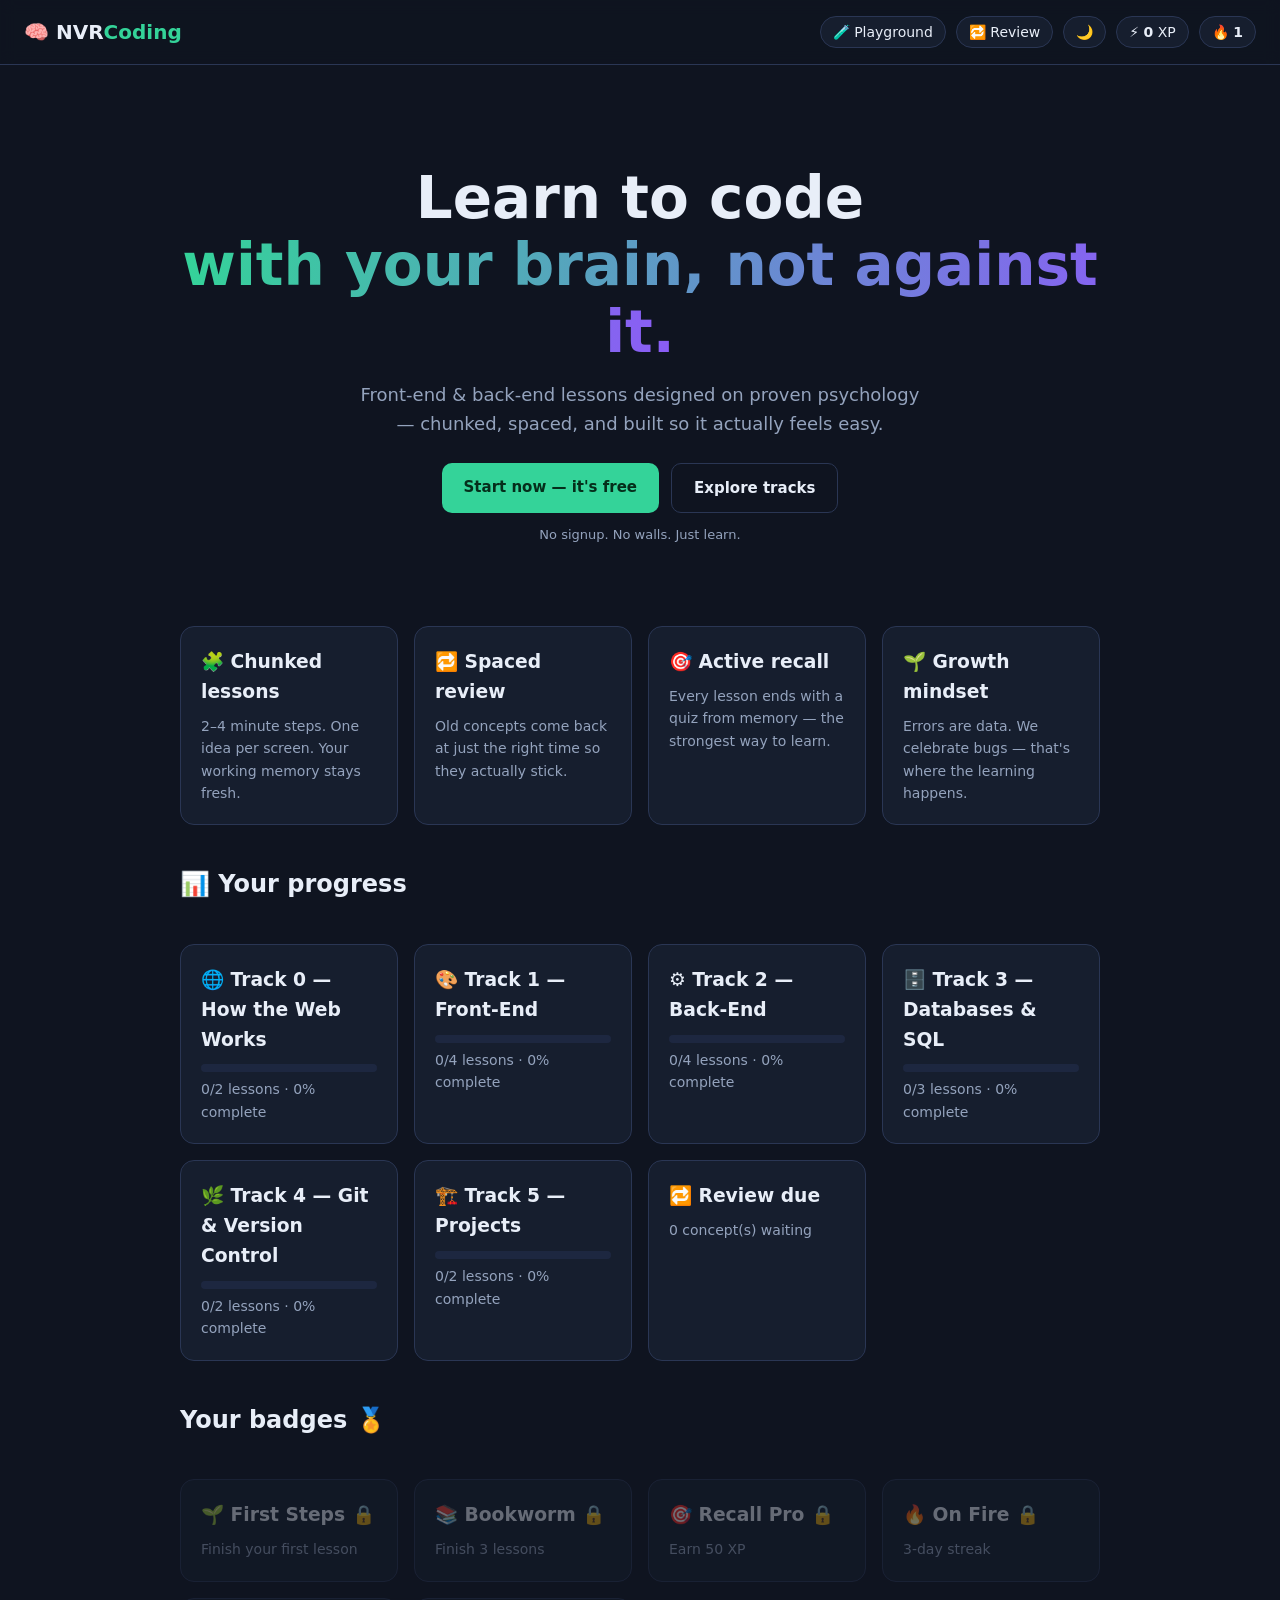
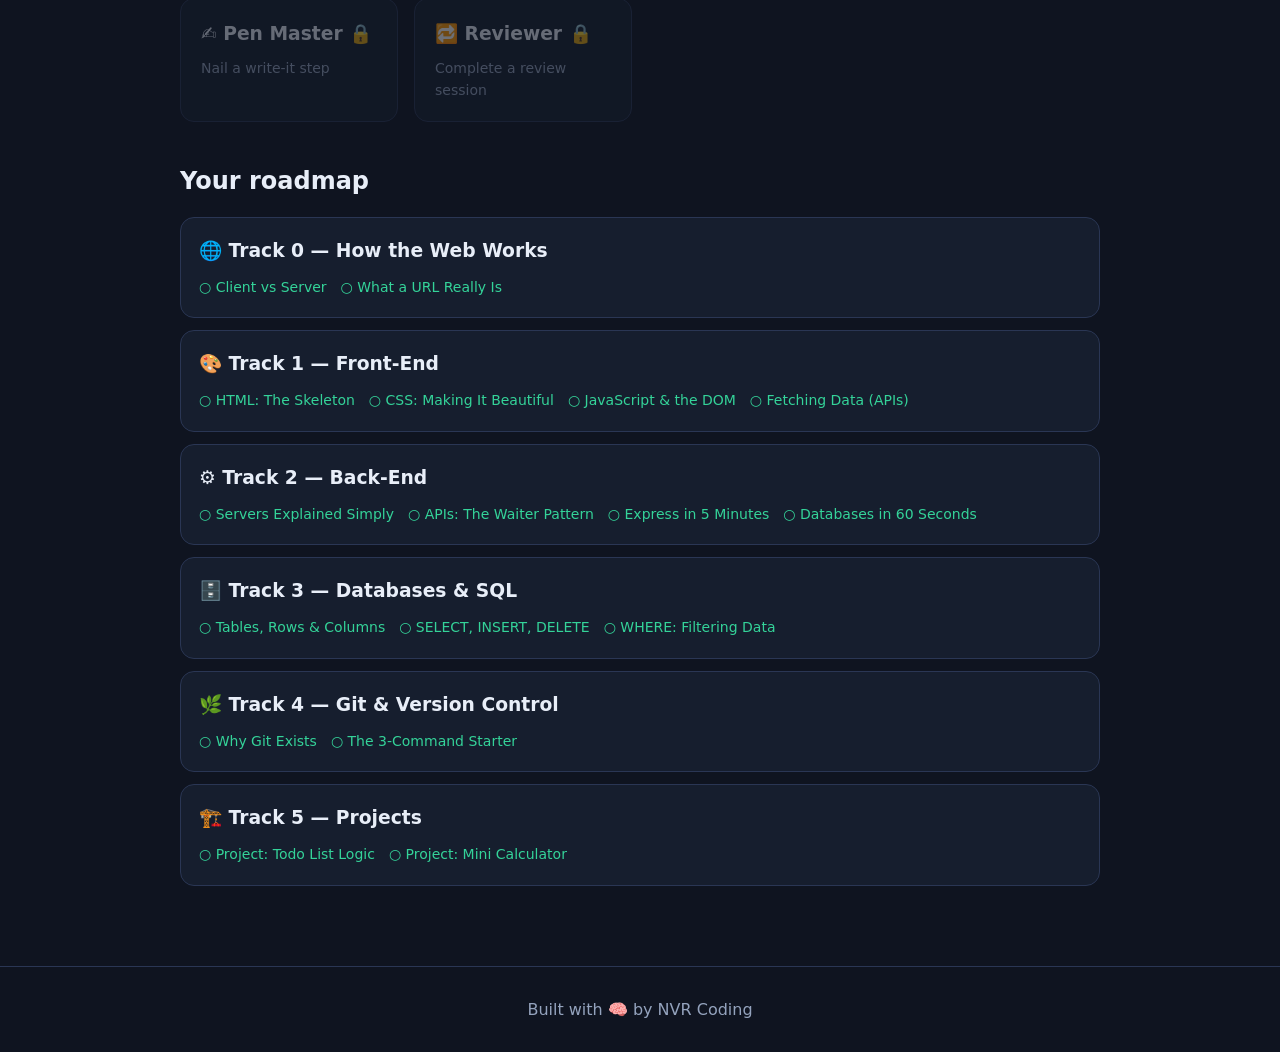
==== index.html @ 1c129841 "Initial commit: NVR Coding v1" ====
<!DOCTYPE html>
<html lang="en">
<head>
<meta charset="UTF-8">
<meta name="viewport" content="width=device-width, initial-scale=1.0">
<title>NVR Coding — Learn web dev with your brain, not against it</title>
<meta name="description" content="NVR Coding — learn front-end, back-end, SQL and Git through psychology-backed lessons: chunked steps, active recall, spaced review, and write-it exercises.">
<meta name="theme-color" content="#0f1420">
<link rel="icon" type="image/svg+xml" href="icon.svg">
<link rel="manifest" href="manifest.webmanifest">
<link rel="stylesheet" href="css/styles.css">
</head>
<body>
<header class="topbar">
  <a class="brand" href="index.html">🧠 NVR<span>Coding</span></a>
  <div class="pills">
    <a class="pill" href="playground.html" style="text-decoration:none;color:inherit">🧪 Playground</a>
    <a class="pill" href="review.html" style="text-decoration:none;color:inherit">🔁 Review</a>
    <button class="pill" id="themeBtn" style="cursor:pointer">🌙</button><span class="pill">⚡ <b id="xpPill">0</b> XP</span>
    <span class="pill">🔥 <b id="streakPill">0</b></span>
  </div>
</header>

<main>
  <section class="hero">
    <h1>Learn to code<br><span class="grad">with your brain, not against it.</span></h1>
    <p class="sub">Front-end & back-end lessons designed on proven psychology — chunked, spaced, and built so it actually feels easy.</p>
    <div class="cta-row">
      <a class="btn primary" href="lesson.html?lesson=t0l1">Start now — it's free</a>
      <a class="btn ghost" href="#tracks">Explore tracks</a>
    </div>
    <p class="tiny">No signup. No walls. Just learn.</p>
  </section>

  <section class="cards">
    <div class="card"><h3>🧩 Chunked lessons</h3><p>2–4 minute steps. One idea per screen. Your working memory stays fresh.</p></div>
    <div class="card"><h3>🔁 Spaced review</h3><p>Old concepts come back at just the right time so they actually stick.</p></div>
    <div class="card"><h3>🎯 Active recall</h3><p>Every lesson ends with a quiz from memory — the strongest way to learn.</p></div>
    <div class="card"><h3>🌱 Growth mindset</h3><p>Errors are data. We celebrate bugs — that's where the learning happens.</p></div>
  </section>

  <section class="tracks">
    <h2>📊 Your progress</h2>
    <div id="progressSection" class="cards"></div>
  </section>

  <section class="tracks" id="badgesSection">
    <h2>Your badges 🏅</h2>
    <div id="badges" class="cards"></div>
  </section>

  <section id="tracks" class="tracks">
    <h2>Your roadmap</h2>
    <div id="trackList" class="track-list"></div>
  </section>
</main>

<footer>Built with 🧠 by NVR Coding</footer>
<script src="data/lessons.js"></script>
<script src="js/celebrate.js"></script>
<script src="js/app.js"></script>
</body>
</html>
---- css/styles.css ----
:root{
  --bg:#0f1420; --surface:#161e2e; --surface2:#1d2740; --border:#2a3654;
  --text:#e8eef8; --muted:#94a3bd; --accent:#34d399; --accent2:#8b5cf6;
  --radius:14px;
}
[data-theme="light"]{
  --bg:#f4f6fb; --surface:#ffffff; --surface2:#eceff7; --border:#d9dfeb;
  --text:#1c2536; --muted:#5a6983;
}
*{box-sizing:border-box;margin:0;padding:0}
body{background:var(--bg);color:var(--text);font-family:'Segoe UI',system-ui,sans-serif;line-height:1.6}
.topbar{display:flex;justify-content:space-between;align-items:center;padding:16px 24px;border-bottom:1px solid var(--border);position:sticky;top:0;background:rgba(15,20,32,.9);backdrop-filter:blur(8px);z-index:5}
.brand{font-weight:800;font-size:20px;color:var(--text);text-decoration:none}
.brand span{color:var(--accent)}
.pills{display:flex;gap:10px}
.pill{background:var(--surface);border:1px solid var(--border);border-radius:999px;padding:4px 12px;font-size:14px}
main{max-width:960px;margin:0 auto;padding:40px 20px}
.hero{text-align:center;padding:60px 0 40px}
.hero h1{font-size:clamp(34px,6vw,58px);line-height:1.15}
.grad{background:linear-gradient(90deg,var(--accent),var(--accent2));-webkit-background-clip:text;background-clip:text;color:transparent}
.sub{color:var(--muted);max-width:560px;margin:16px auto 24px;font-size:18px}
.cta-row{display:flex;gap:12px;justify-content:center;flex-wrap:wrap}
.btn{display:inline-block;border:none;border-radius:10px;padding:12px 22px;font-weight:700;font-size:15px;cursor:pointer;text-decoration:none;color:var(--text)}
.btn.primary{background:var(--accent);color:#052e1b}
.btn.primary:hover{filter:brightness(1.1)}
.btn.ghost{background:transparent;border:1px solid var(--border)}
.tiny{color:var(--muted);font-size:13px;margin-top:12px}
.cards{display:grid;grid-template-columns:repeat(auto-fit,minmax(200px,1fr));gap:16px;margin:40px 0}
.card{background:var(--surface);border:1px solid var(--border);border-radius:var(--radius);padding:20px}
.card h3{margin-bottom:8px}
.card p{color:var(--muted);font-size:14px}
.tracks h2{margin-bottom:16px}
.track-list{display:grid;gap:12px}
.track{background:var(--surface);border:1px solid var(--border);border-radius:var(--radius);padding:18px}
.track h3{margin-bottom:8px}
.track a{color:var(--accent);text-decoration:none;font-size:14px;margin-right:14px}
footer{text-align:center;color:var(--muted);padding:30px;border-top:1px solid var(--border);margin-top:40px}

/* Lesson player */
.lesson-shell{max-width:720px}
.progress{height:8px;background:var(--surface2);border-radius:999px;overflow:hidden;margin-bottom:8px}
#progressBar{height:100%;width:0%;background:linear-gradient(90deg,var(--accent),var(--accent2));transition:width .3s}
.lesson-card{background:var(--surface);border:1px solid var(--border);border-radius:var(--radius);padding:28px;min-height:300px}
.lesson-card h2{margin-bottom:14px}
.lesson-card p{color:#c8d3e6;margin-bottom:14px}
.analogy{background:var(--surface2);border-left:3px solid var(--accent2);padding:12px 16px;border-radius:8px;margin:16px 0;color:#d9d2f5}
.code-editor{width:100%;min-height:160px;background:#0b1020;border:1px solid var(--border);border-radius:10px;color:#a5f3d0;font-family:Consolas,monospace;font-size:14px;padding:14px;margin:14px 0}
.console{background:#0b1020;border:1px solid var(--border);border-radius:10px;padding:12px 14px;font-family:Consolas,monospace;font-size:13px;color:#e8eef8;min-height:44px;white-space:pre-wrap}
.quiz-opt{display:block;width:100%;text-align:left;background:var(--surface2);border:1px solid var(--border);border-radius:10px;color:var(--text);padding:12px 16px;margin:8px 0;cursor:pointer}
.quiz-opt:hover{border-color:var(--accent)}
.quiz-opt.correct{border-color:var(--accent);background:rgba(52,211,153,.12)}
.quiz-opt.wrong{border-color:#f87171;background:rgba(248,113,113,.08)}
.feedback{margin-top:10px;font-size:14px}
.feedback.ok{color:var(--accent)}
.feedback.err{color:#f87171}
.nav-row{display:flex;justify-content:space-between;margin-top:20px}
@media (prefers-reduced-motion:reduce){*{transition:none!important}}
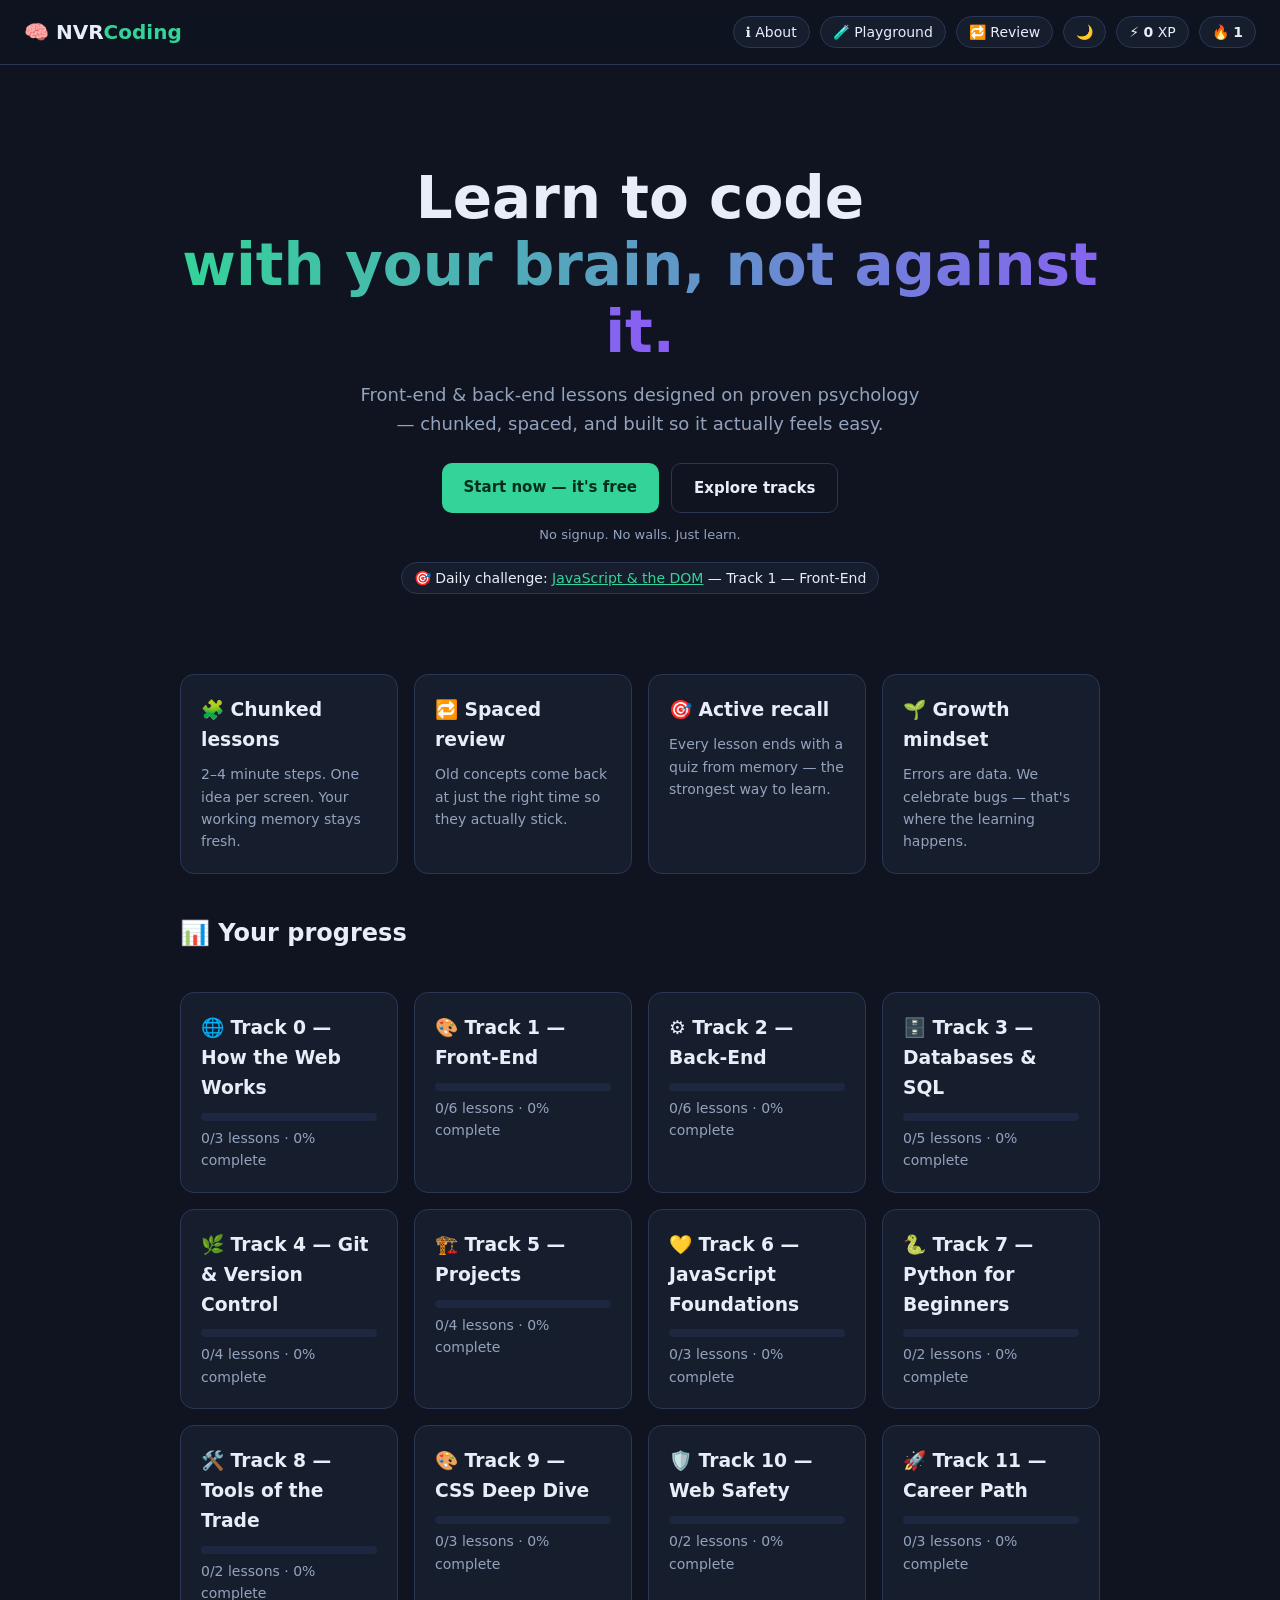
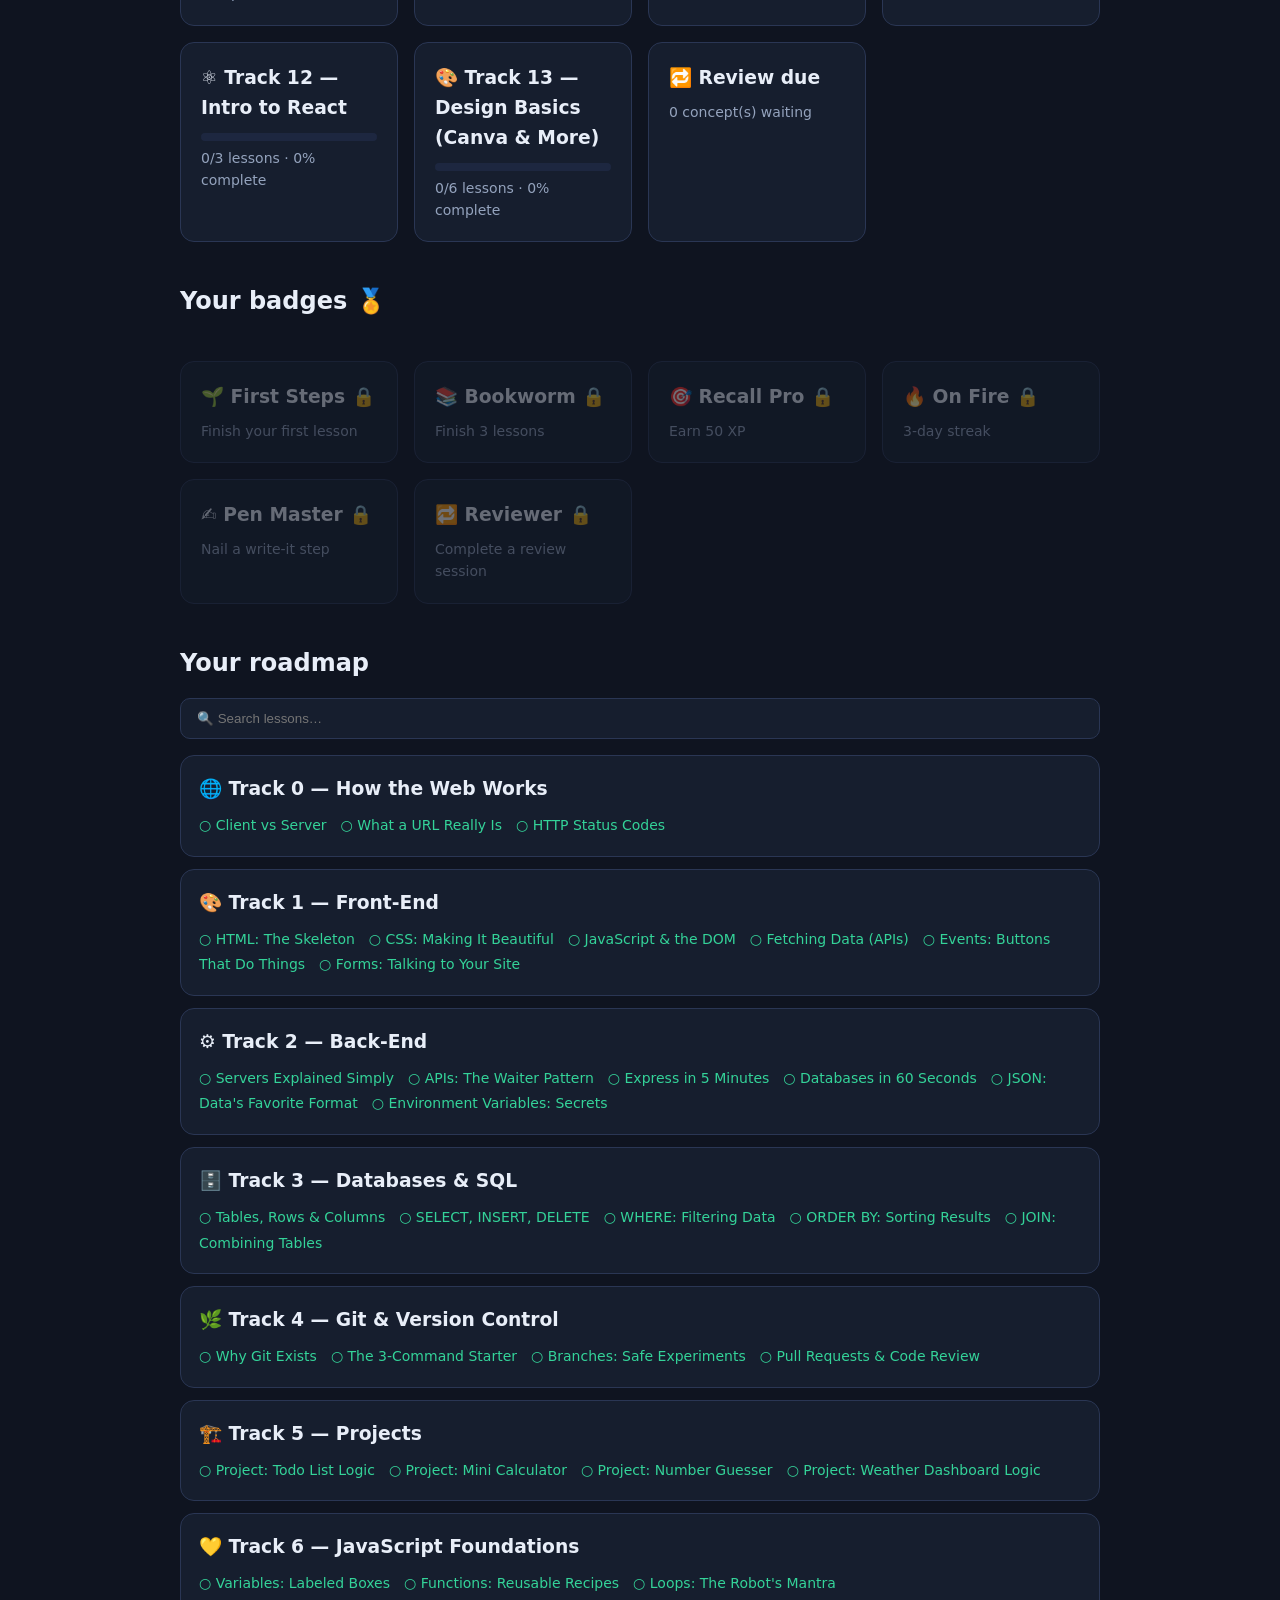
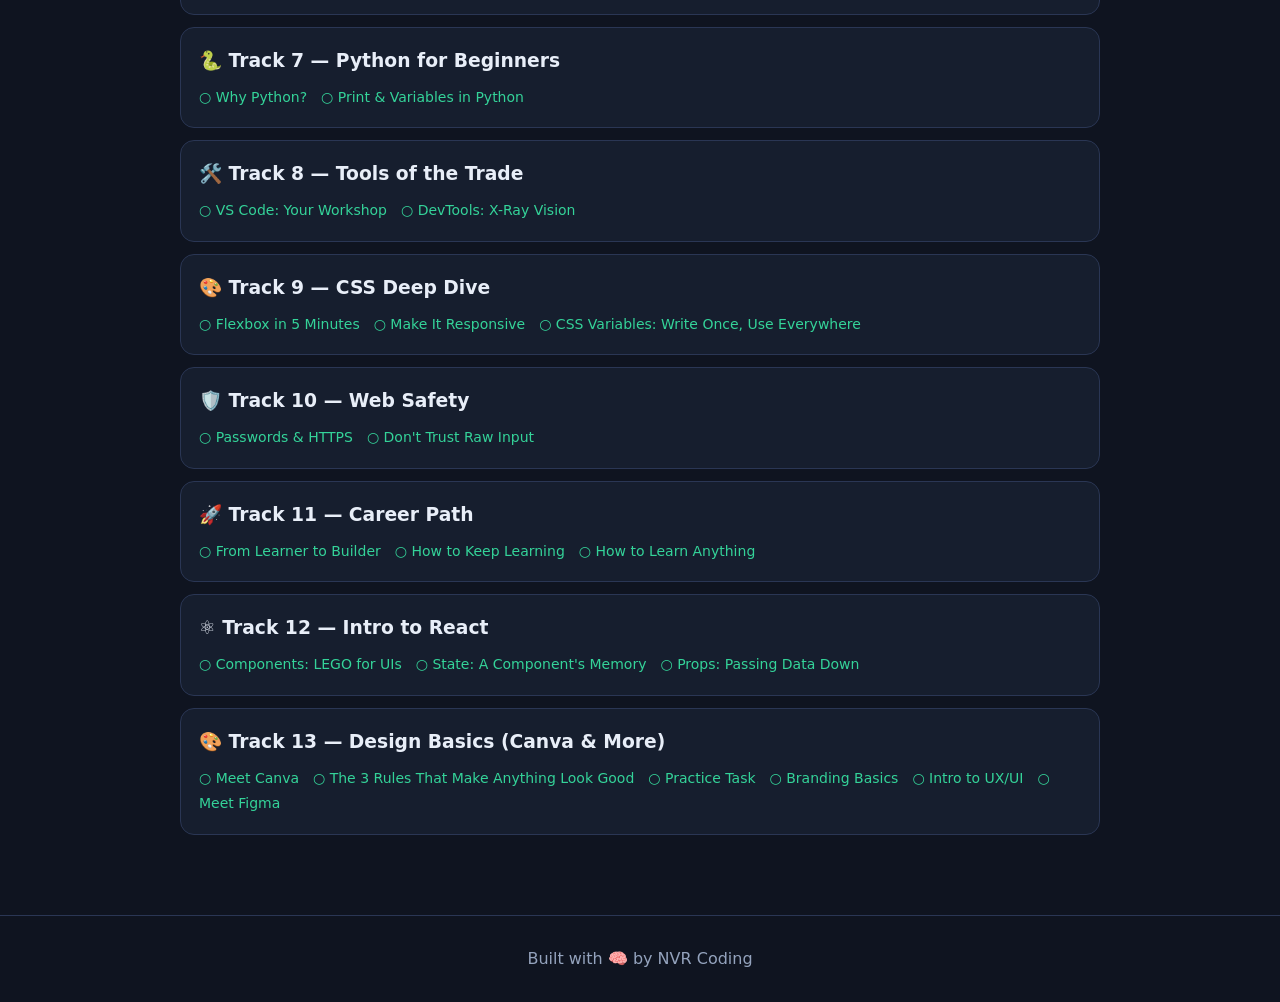
==== commit 5c96856c: "Search, daily challenge, about page, content validator" ====
--- a/index.html
+++ b/index.html
@@ -14,6 +14,7 @@
 <header class="topbar">
   <a class="brand" href="index.html">🧠 NVR<span>Coding</span></a>
   <div class="pills">
+    <a class="pill" href="about.html" style="text-decoration:none;color:inherit">ℹ️ About</a>
     <a class="pill" href="playground.html" style="text-decoration:none;color:inherit">🧪 Playground</a>
     <a class="pill" href="review.html" style="text-decoration:none;color:inherit">🔁 Review</a>
     <button class="pill" id="themeBtn" style="cursor:pointer">🌙</button><span class="pill">⚡ <b id="xpPill">0</b> XP</span>
@@ -30,6 +31,7 @@
       <a class="btn ghost" href="#tracks">Explore tracks</a>
     </div>
     <p class="tiny">No signup. No walls. Just learn.</p>
+    <p id="dailyChallenge" class="pill" style="display:inline-block;margin-top:16px">🎯 Daily challenge loading…</p>
   </section>
 
   <section class="cards">
@@ -49,8 +51,9 @@
     <div id="badges" class="cards"></div>
   </section>
 
-  <section id="tracks" class="tracks">
+  <section class="tracks">
     <h2>Your roadmap</h2>
+    <input id="search" placeholder="🔍 Search lessons…" style="width:100%;padding:12px 16px;border-radius:10px;border:1px solid var(--border);background:var(--surface);color:var(--text);margin-bottom:16px">
     <div id="trackList" class="track-list"></div>
   </section>
 </main>
--- a/css/styles.css
+++ b/css/styles.css
@@ -55,3 +55,8 @@
 .feedback.err{color:#f87171}
 .nav-row{display:flex;justify-content:space-between;margin-top:20px}
 @media (prefers-reduced-motion:reduce){*{transition:none!important}}
+@media print{
+  body{background:#fff;color:#000}
+  .topbar,.btn,.nav-row,#themeBtn{display:none!important}
+  .lesson-card{border:none}
+}
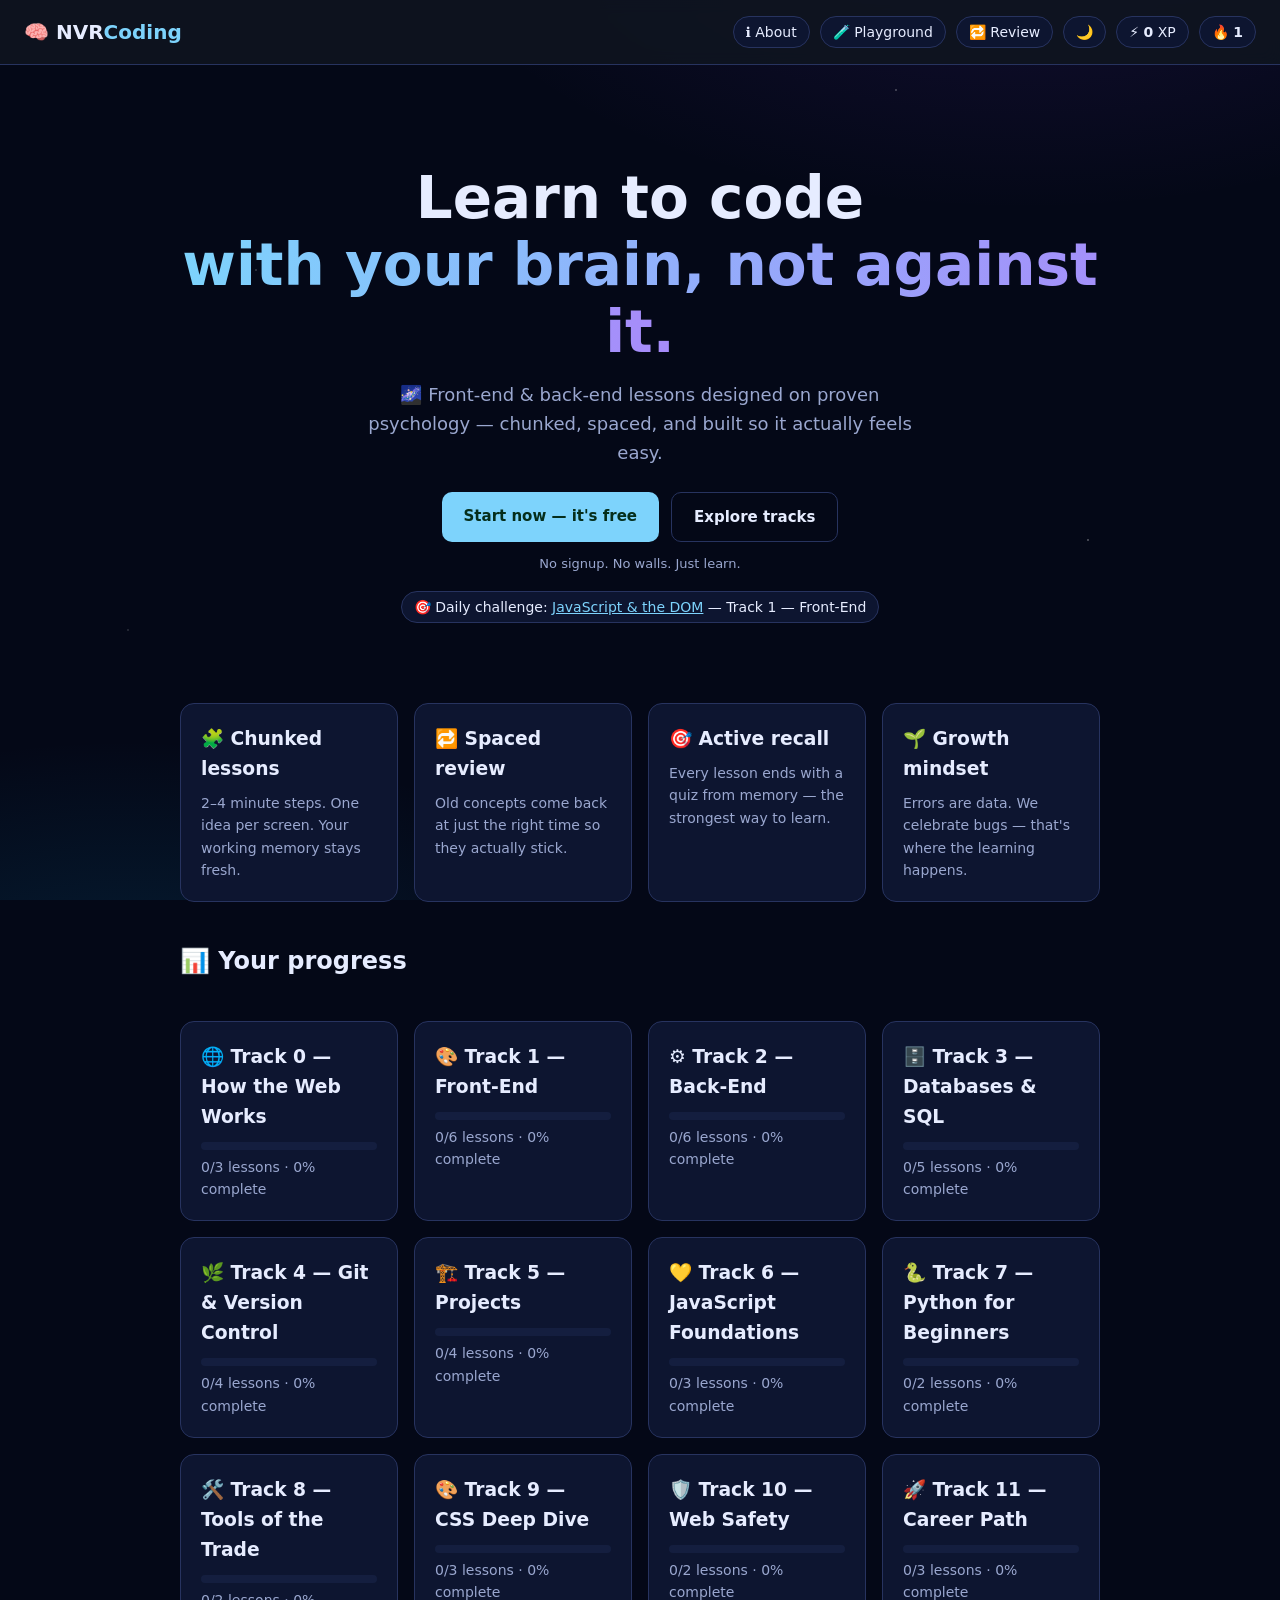
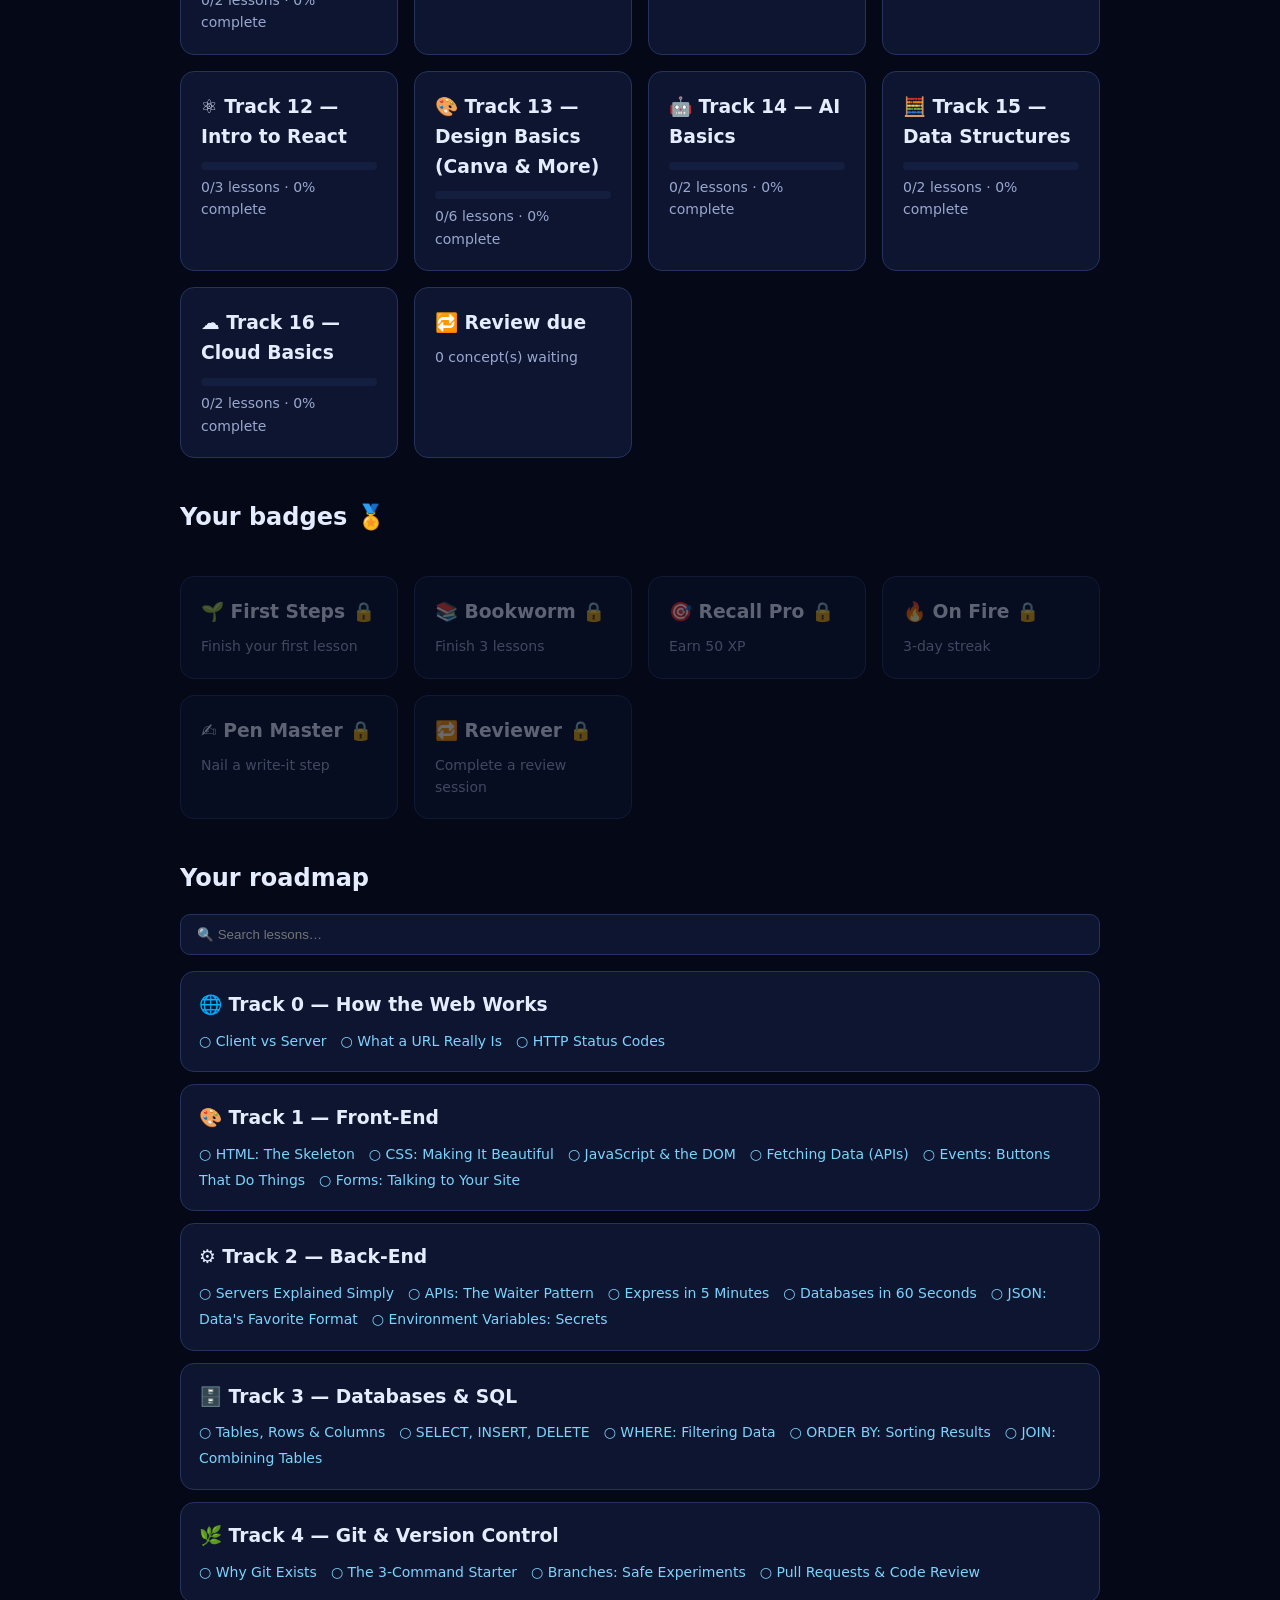
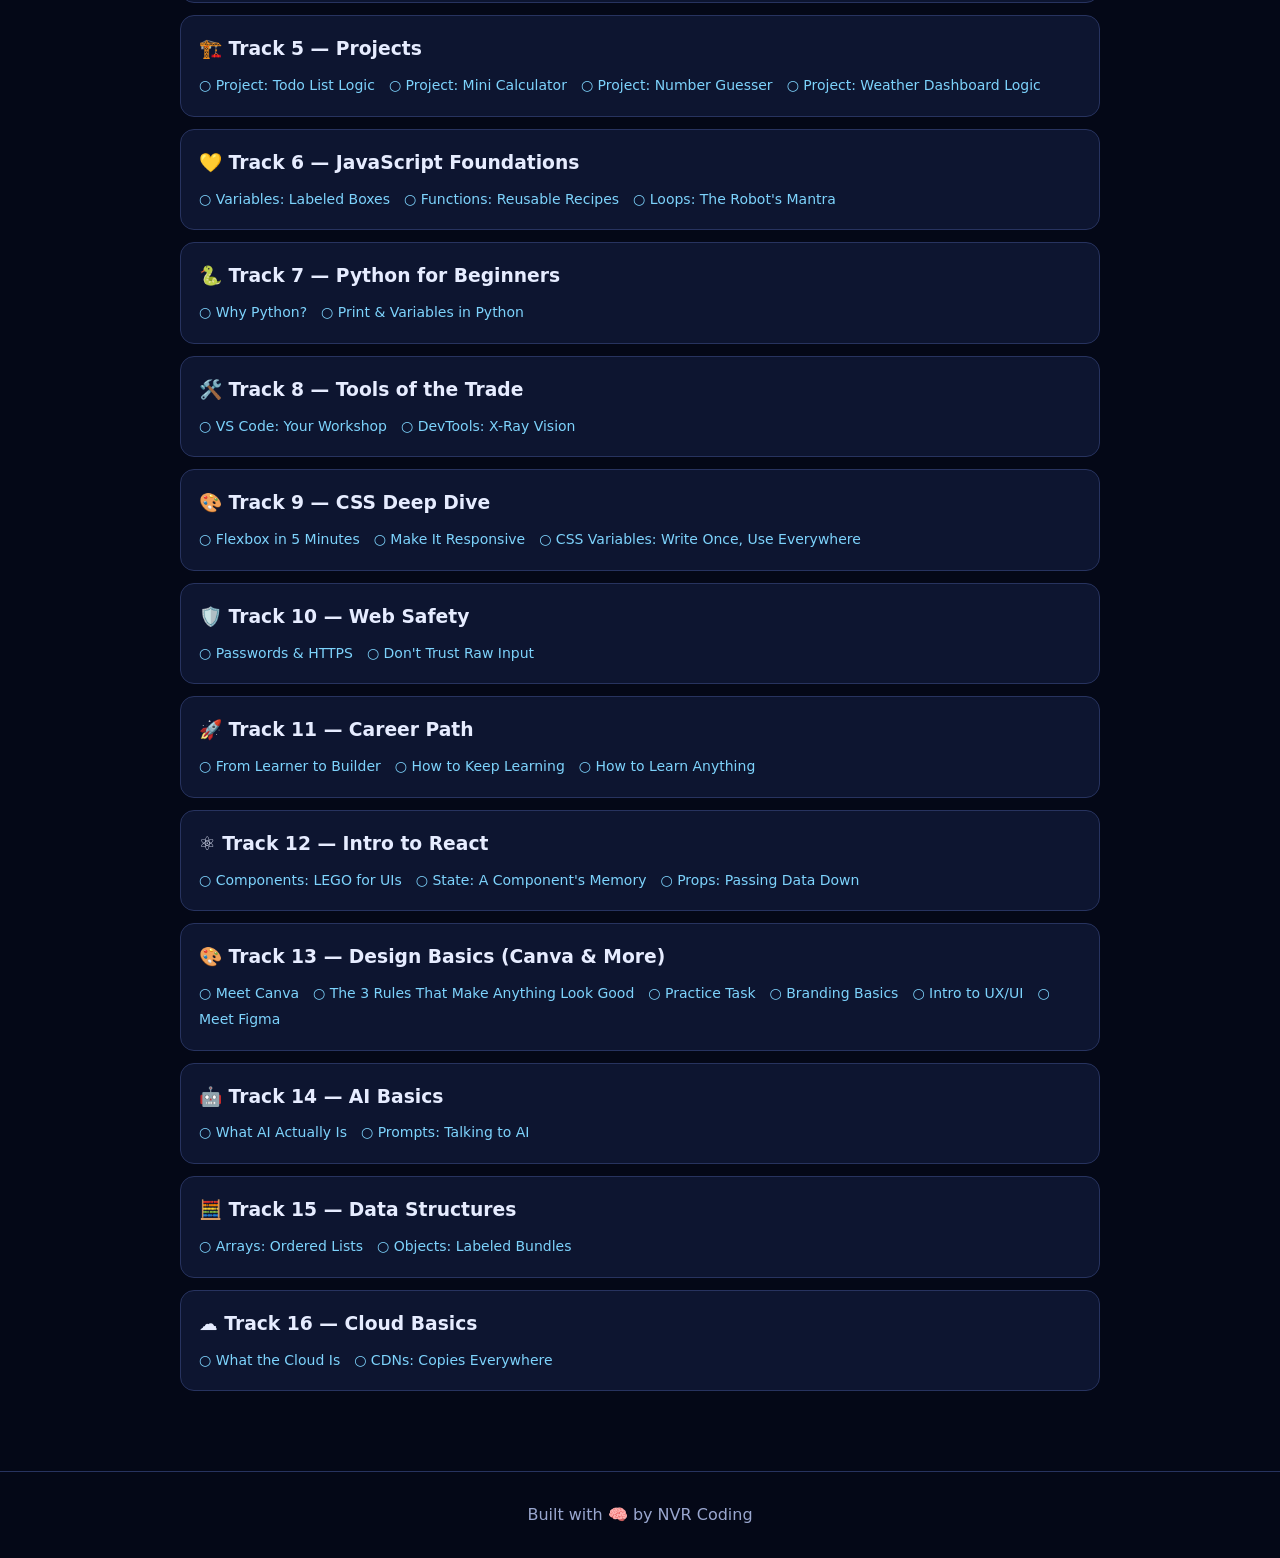
==== commit 17bcef2d: "Add AI/DataStructures/Cloud tracks, space theme, playground syntax colors + templates" ====
--- a/index.html
+++ b/index.html
@@ -25,7 +25,7 @@
 <main>
   <section class="hero">
     <h1>Learn to code<br><span class="grad">with your brain, not against it.</span></h1>
-    <p class="sub">Front-end & back-end lessons designed on proven psychology — chunked, spaced, and built so it actually feels easy.</p>
+    <p class="sub">🌌 Front-end & back-end lessons designed on proven psychology — chunked, spaced, and built so it actually feels easy.</p>
     <div class="cta-row">
       <a class="btn primary" href="lesson.html?lesson=t0l1">Start now — it's free</a>
       <a class="btn ghost" href="#tracks">Explore tracks</a>
--- a/css/styles.css
+++ b/css/styles.css
@@ -1,6 +1,6 @@
 :root{
-  --bg:#0f1420; --surface:#161e2e; --surface2:#1d2740; --border:#2a3654;
-  --text:#e8eef8; --muted:#94a3bd; --accent:#34d399; --accent2:#8b5cf6;
+  --bg:#040817; --surface:#0d1530; --surface2:#141e3f; --border:#27335f;
+  --text:#e6ecff; --muted:#9aa7cf; --accent:#7dd3fc; --accent2:#a78bfa;
   --radius:14px;
 }
 [data-theme="light"]{
@@ -8,7 +8,17 @@
   --text:#1c2536; --muted:#5a6983;
 }
 *{box-sizing:border-box;margin:0;padding:0}
-body{background:var(--bg);color:var(--text);font-family:'Segoe UI',system-ui,sans-serif;line-height:1.6}
+body{background:var(--bg);color:var(--text);font-family:'Segoe UI',system-ui,sans-serif;line-height:1.6;
+  background-image:
+    radial-gradient(1px 1px at 20% 30%, #ffffff88, transparent),
+    radial-gradient(1.5px 1.5px at 70% 10%, #ffffff66, transparent),
+    radial-gradient(1px 1px at 40% 80%, #ffffff55, transparent),
+    radial-gradient(1.5px 1.5px at 85% 60%, #ffffff77, transparent),
+    radial-gradient(1px 1px at 10% 70%, #ffffff66, transparent),
+    radial-gradient(600px 300px at 80% -10%, #7c3aed22, transparent),
+    radial-gradient(500px 250px at 10% 110%, #0ea5e922, transparent);
+  background-attachment: fixed;
+}
 .topbar{display:flex;justify-content:space-between;align-items:center;padding:16px 24px;border-bottom:1px solid var(--border);position:sticky;top:0;background:rgba(15,20,32,.9);backdrop-filter:blur(8px);z-index:5}
 .brand{font-weight:800;font-size:20px;color:var(--text);text-decoration:none}
 .brand span{color:var(--accent)}
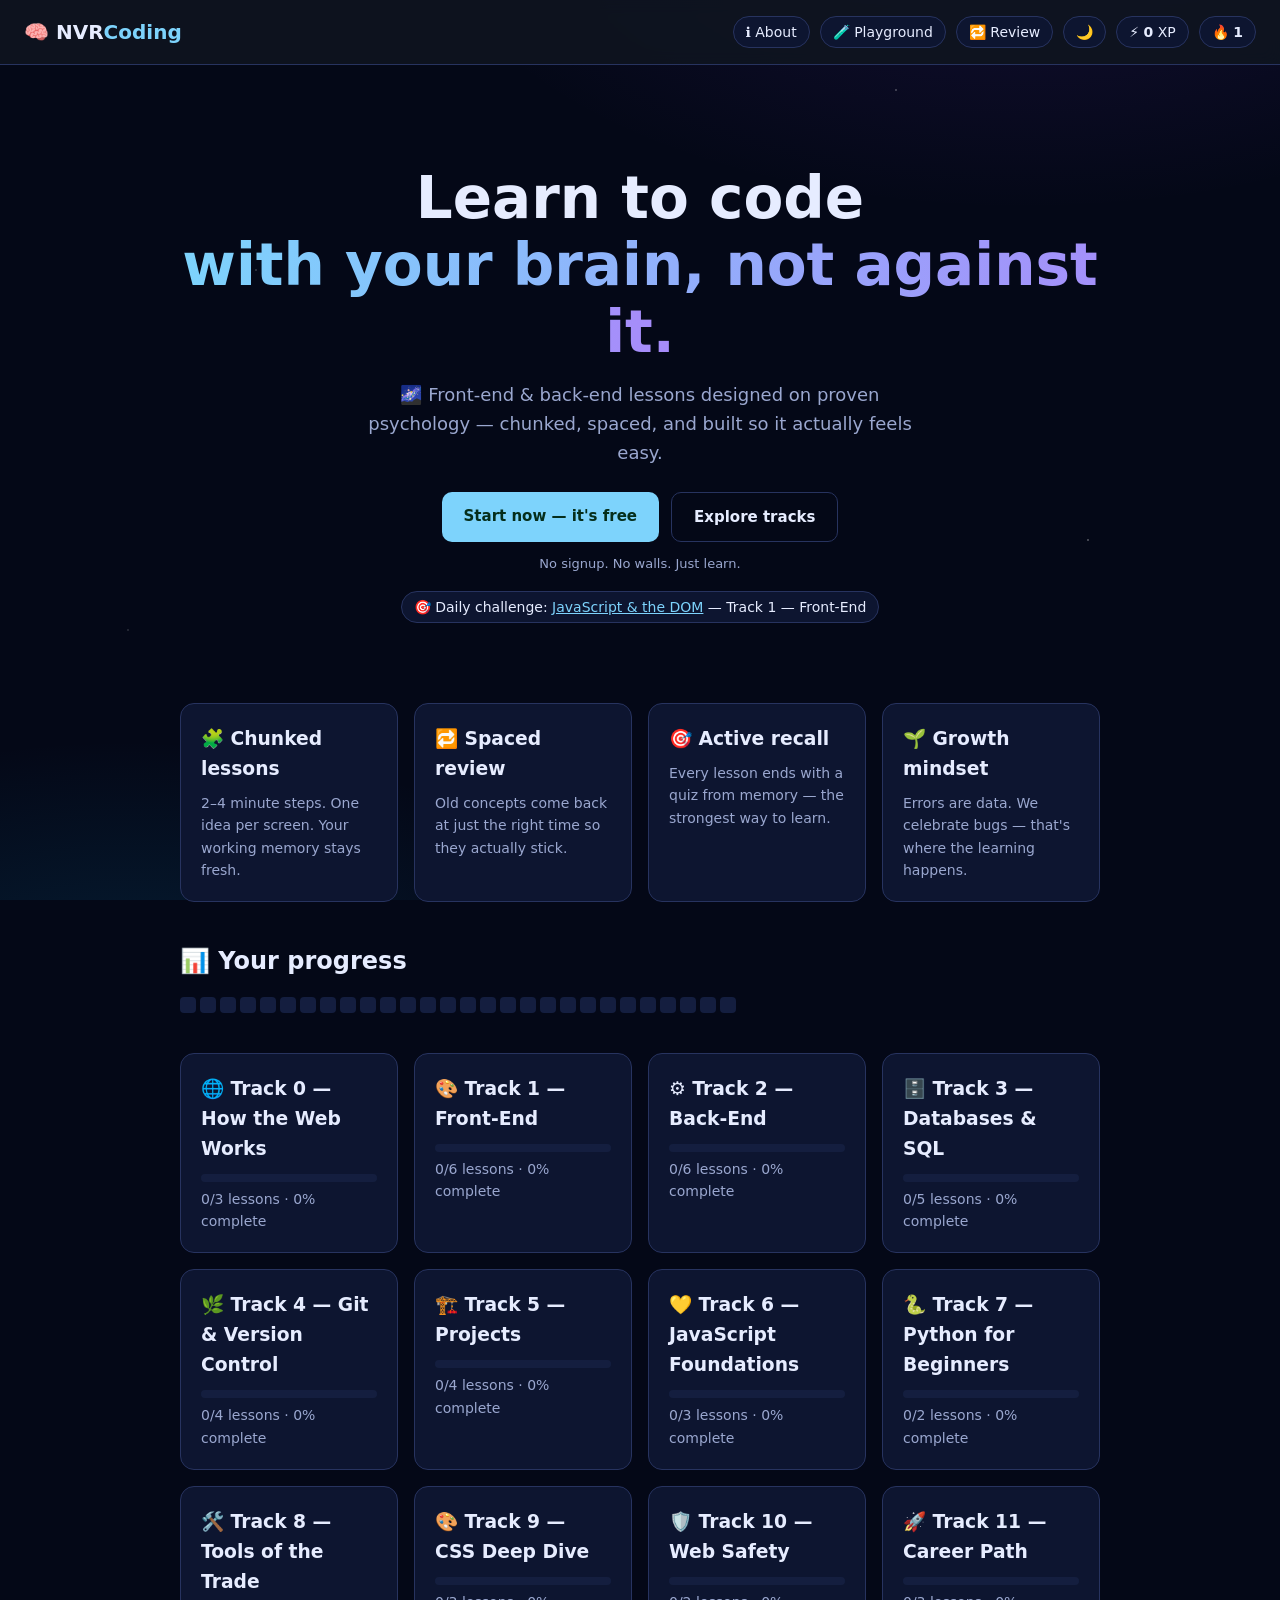
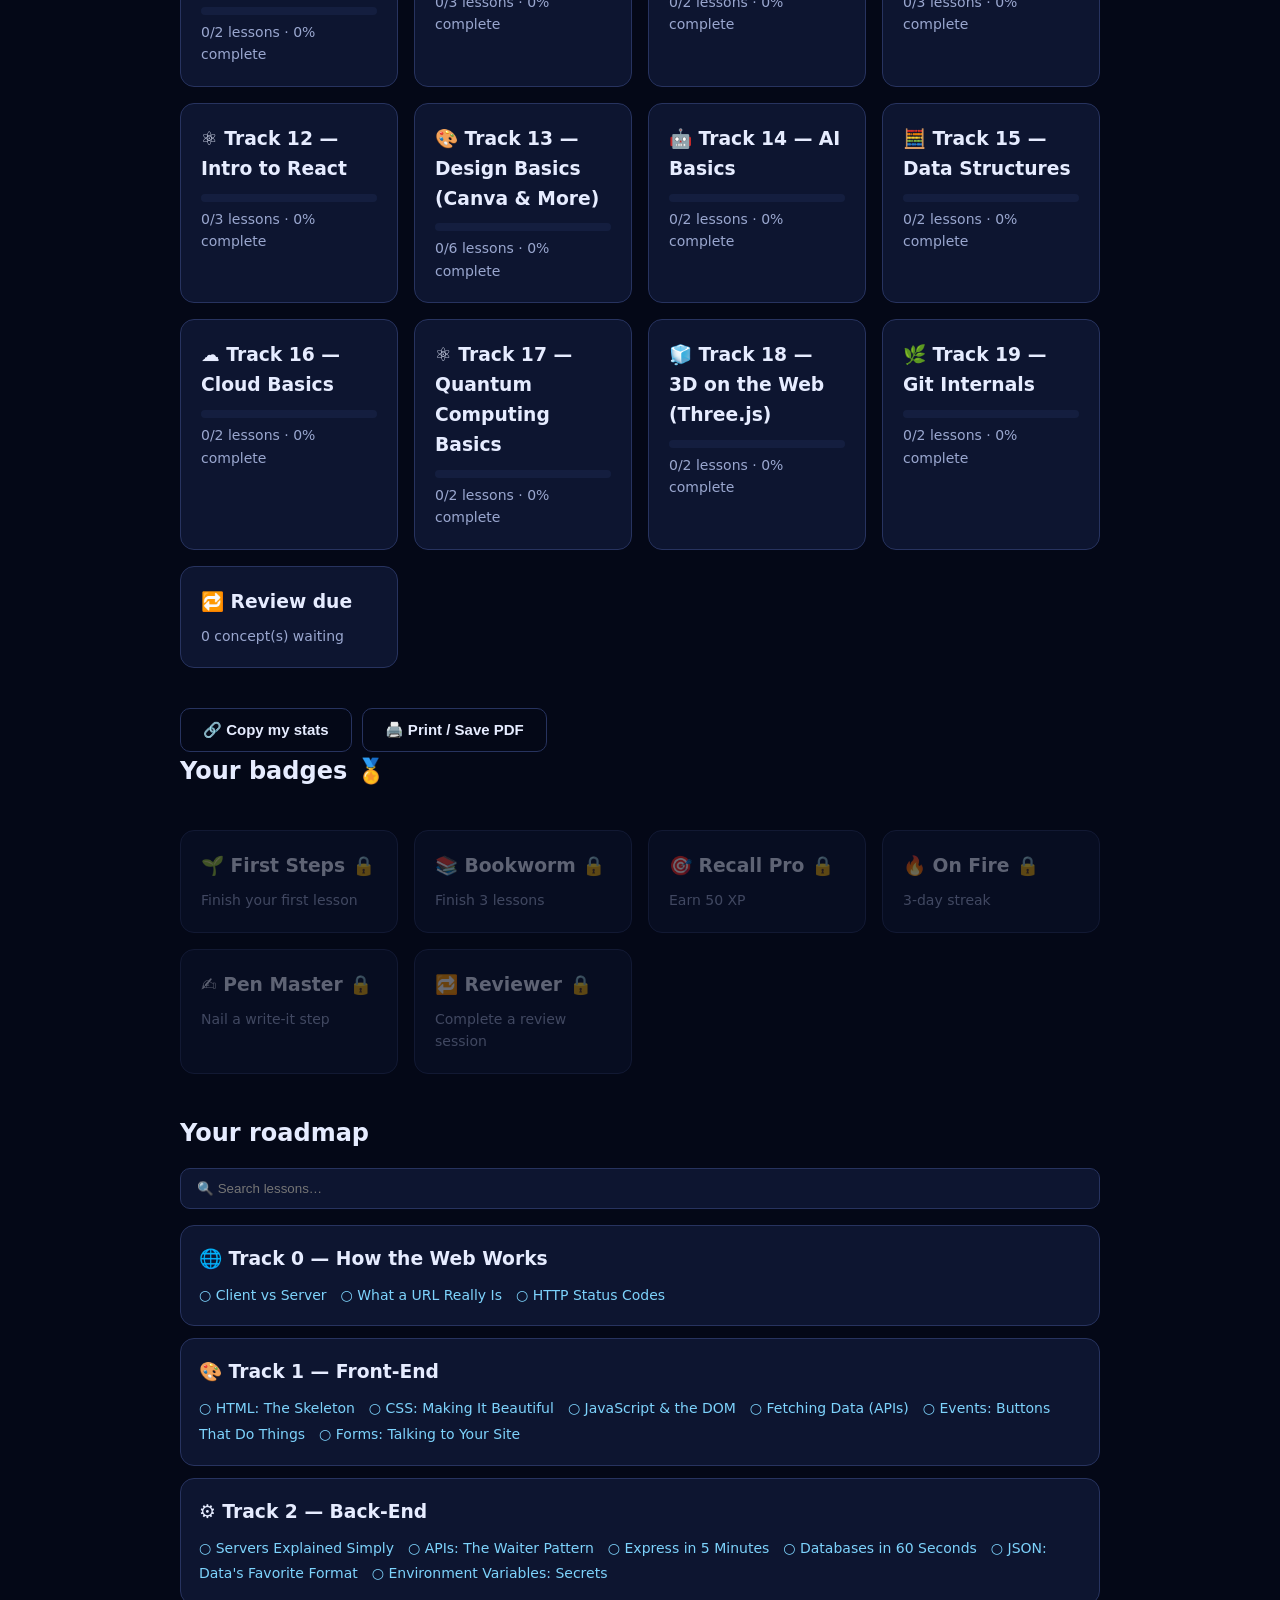
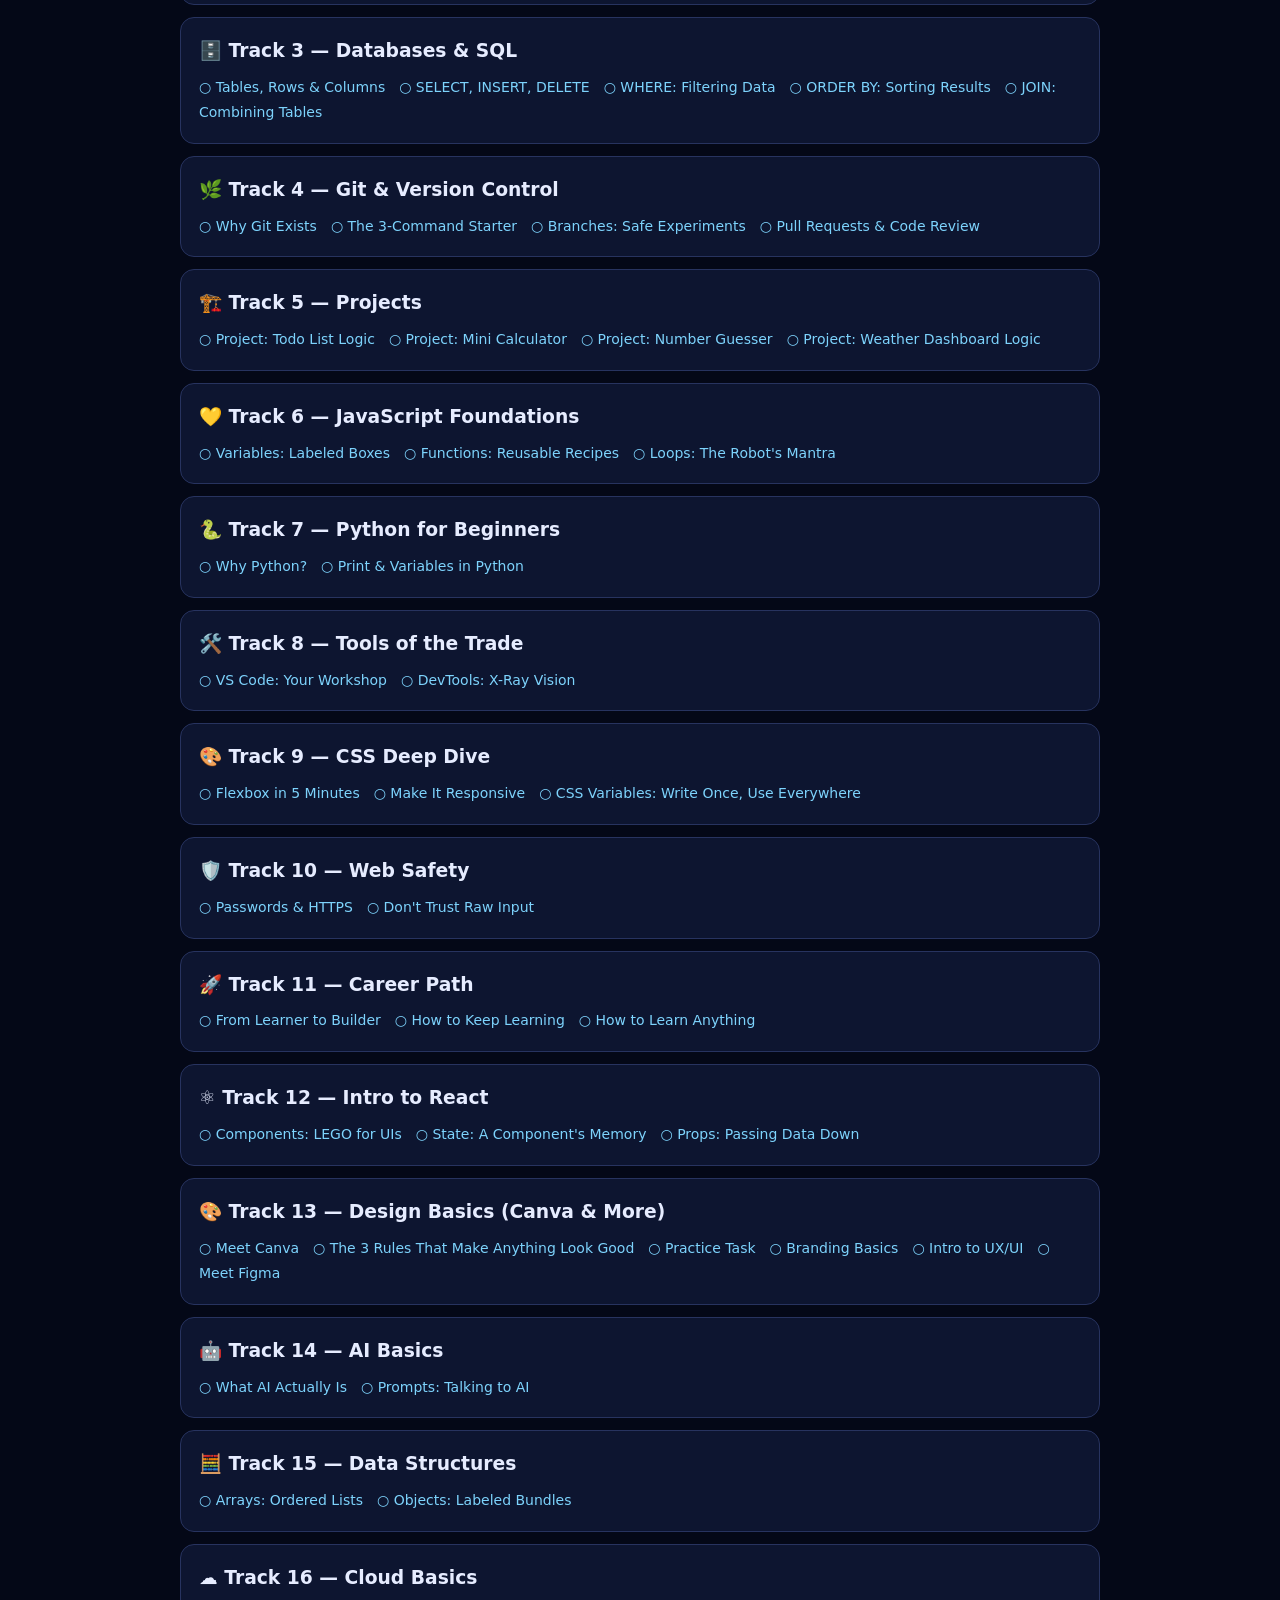
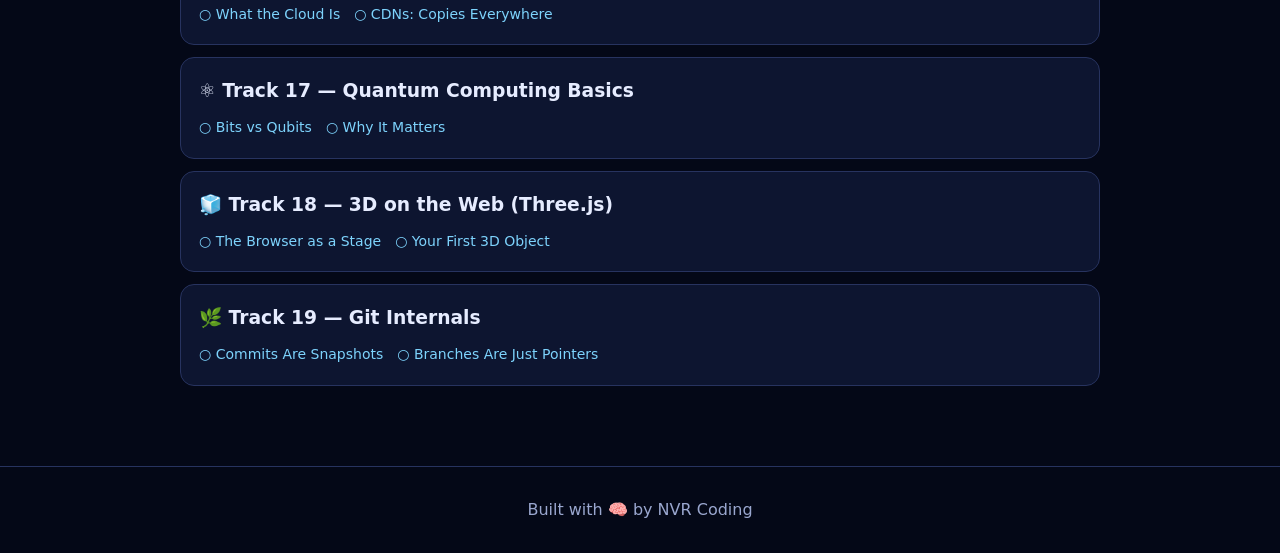
==== commit bc861ee9: "Add quantum/3D/git-internals tracks, streak heatmap, share stats, print-PDF" ====
--- a/index.html
+++ b/index.html
@@ -43,7 +43,12 @@
 
   <section class="tracks">
     <h2>📊 Your progress</h2>
+    <div id="heatmap" style="display:flex;gap:4px;margin:0 0 12px;flex-wrap:wrap"></div>
     <div id="progressSection" class="cards"></div>
+    <div style="margin-top:14px;display:flex;gap:10px;flex-wrap:wrap">
+      <button class="btn ghost" id="shareBtn">🔗 Copy my stats</button>
+      <button class="btn ghost" id="printBtn">🖨️ Print / Save PDF</button>
+    </div>
   </section>
 
   <section class="tracks" id="badgesSection">
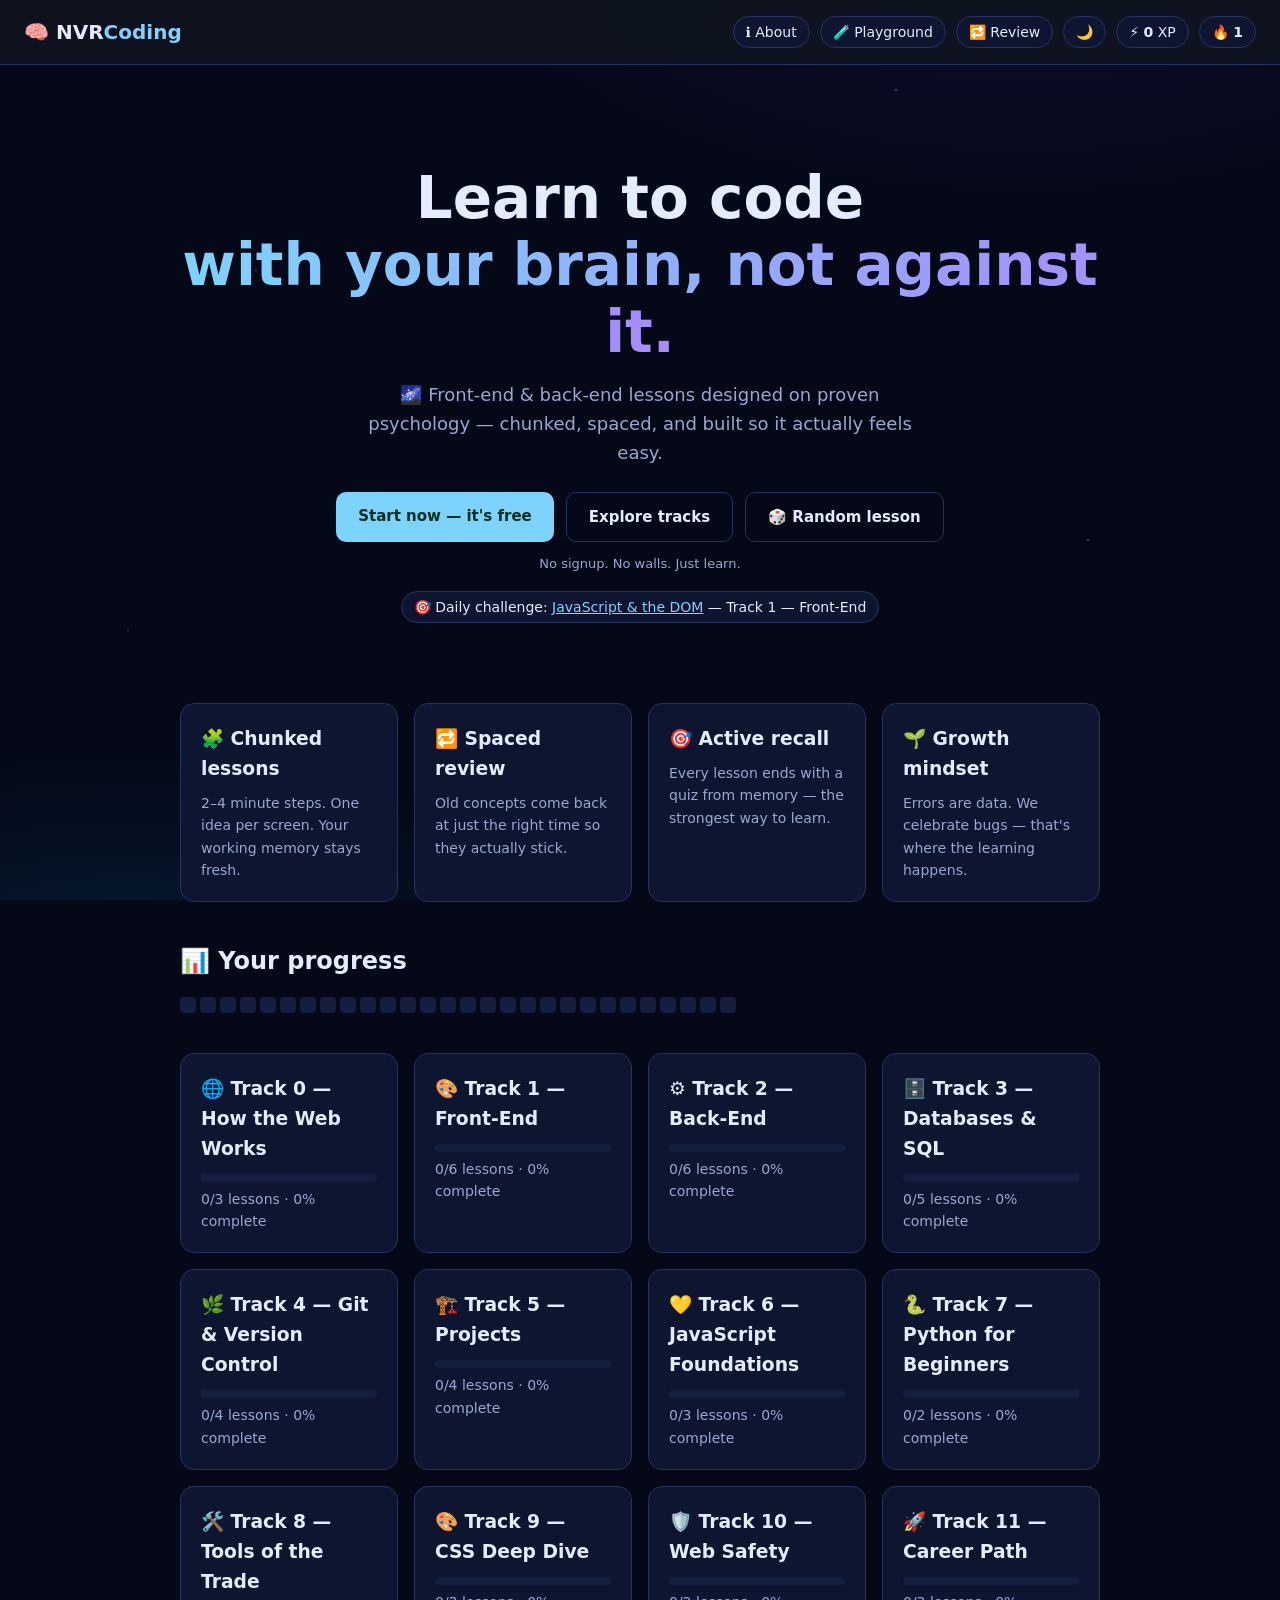
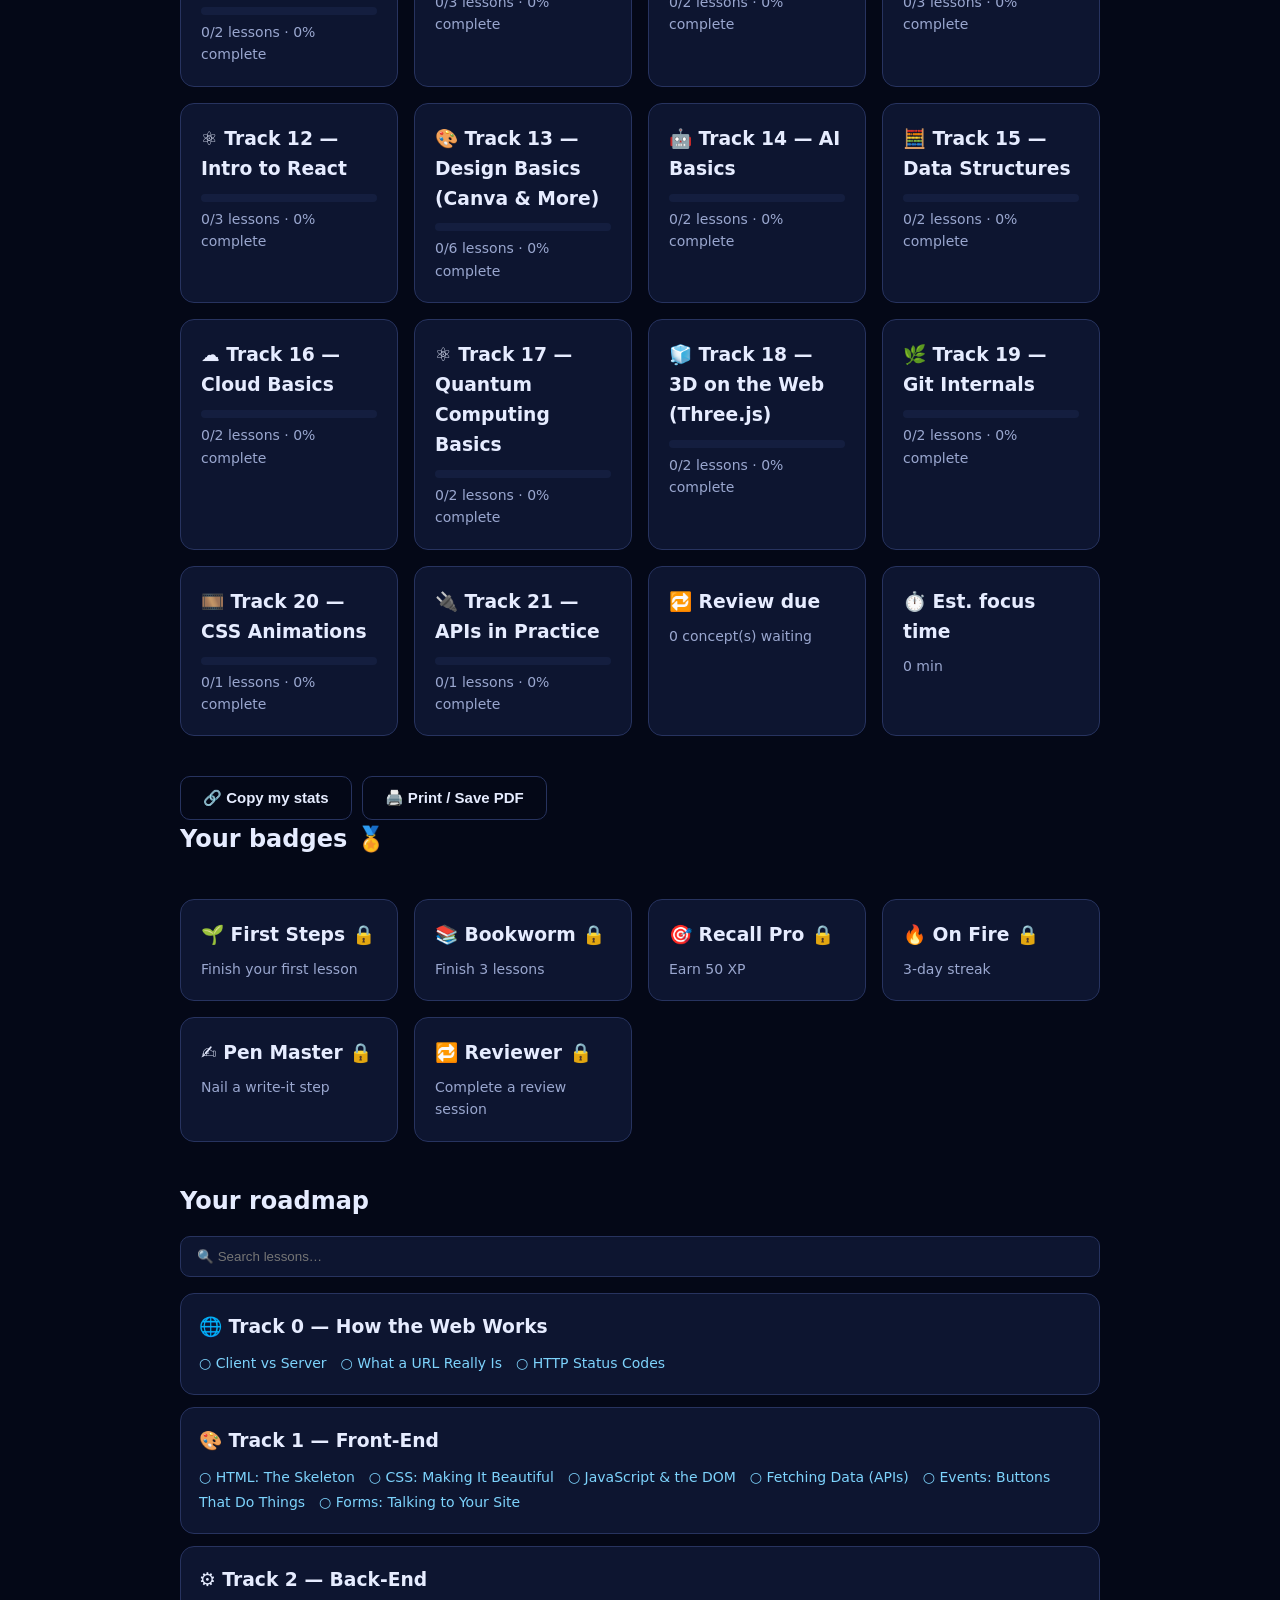
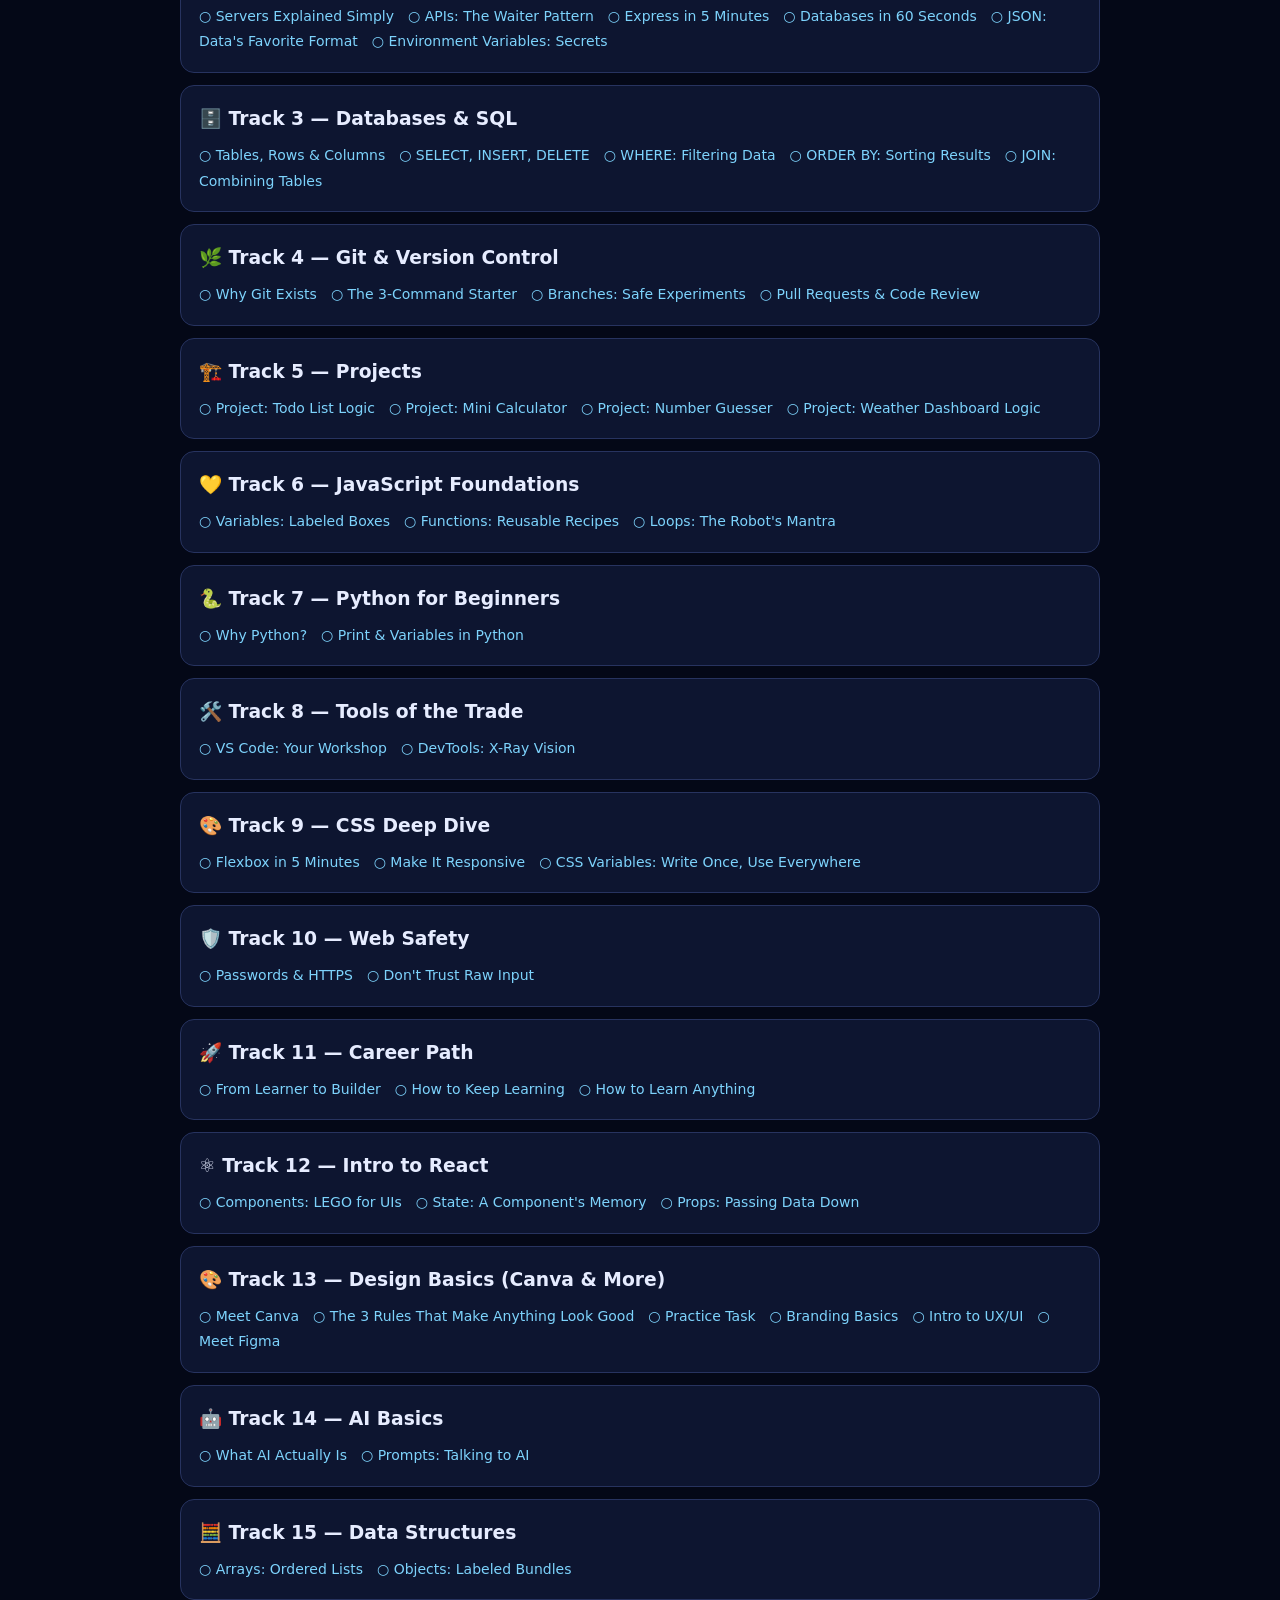
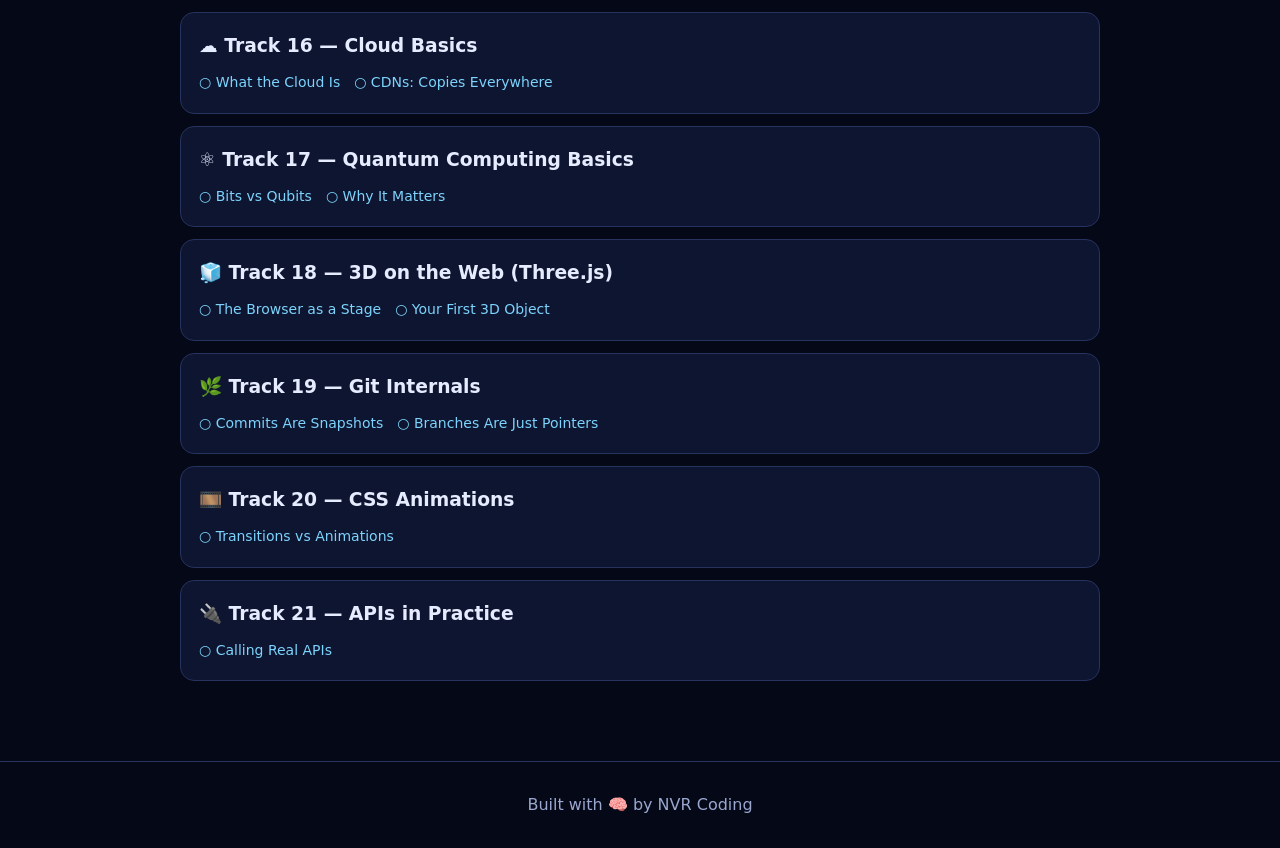
==== commit 29898d0d: "Random lesson button, welcome-back banner, mobile CSS" ====
--- a/index.html
+++ b/index.html
@@ -29,6 +29,7 @@
     <div class="cta-row">
       <a class="btn primary" href="lesson.html?lesson=t0l1">Start now — it's free</a>
       <a class="btn ghost" href="#tracks">Explore tracks</a>
+      <a class="btn ghost" id="randomBtn" href="#">🎲 Random lesson</a>
     </div>
     <p class="tiny">No signup. No walls. Just learn.</p>
     <p id="dailyChallenge" class="pill" style="display:inline-block;margin-top:16px">🎯 Daily challenge loading…</p>
--- a/css/styles.css
+++ b/css/styles.css
@@ -6,6 +6,14 @@
 [data-theme="light"]{
   --bg:#f4f6fb; --surface:#ffffff; --surface2:#eceff7; --border:#d9dfeb;
   --text:#1c2536; --muted:#5a6983;
+}
+[data-theme="mars"]{
+  --bg:#2a0f0a; --surface:#3d1810; --surface2:#52231a; --border:#7c3a2b;
+  --text:#ffe8df; --muted:#d8a596; --accent:#fb923c; --accent2:#f87171;
+}
+[data-theme="moon"]{
+  --bg:#1a1a1f; --surface:#2a2a31; --surface2:#35353d; --border:#4a4a55;
+  --text:#e8e8ee; --muted:#a0a0b0; --accent:#c4b5fd; --accent2:#93c5fd;
 }
 *{box-sizing:border-box;margin:0;padding:0}
 body{background:var(--bg);color:var(--text);font-family:'Segoe UI',system-ui,sans-serif;line-height:1.6;
@@ -64,7 +72,26 @@
 .feedback.ok{color:var(--accent)}
 .feedback.err{color:#f87171}
 .nav-row{display:flex;justify-content:space-between;margin-top:20px}
-@media (prefers-reduced-motion:reduce){*{transition:none!important}}
+@media (prefers-reduced-motion:reduce){*{transition:none!important;animation:none!important}}
+
+/* === Mobile tweaks === */
+@media (max-width:600px){
+  .topbar{flex-wrap:wrap;gap:8px;justify-content:center}
+  .pills{flex-wrap:wrap;justify-content:center}
+  .hero{padding:30px 0 20px}
+  .lesson-card{padding:18px}
+  .btn{padding:10px 16px;font-size:14px}
+}
+
+/* === Space animations === */
+@keyframes fadeUp { from { opacity:0; transform:translateY(18px); } to { opacity:1; transform:none; } }
+@keyframes drift { from { background-position:0 0; } to { background-position:240px 900px; } }
+@keyframes floaty { 0%,100%{ transform:translateY(0); } 50%{ transform:translateY(-5px); } }
+.card, .track, .lesson-card, .hero { animation: fadeUp .55s ease both; }
+body { animation: drift 90s linear infinite; }
+.brand { display:inline-block; animation: floaty 5s ease-in-out infinite; }
+.btn { transition: transform .15s ease, filter .15s ease; }
+.btn:hover { transform: translateY(-2px); }
 @media print{
   body{background:#fff;color:#000}
   .topbar,.btn,.nav-row,#themeBtn{display:none!important}
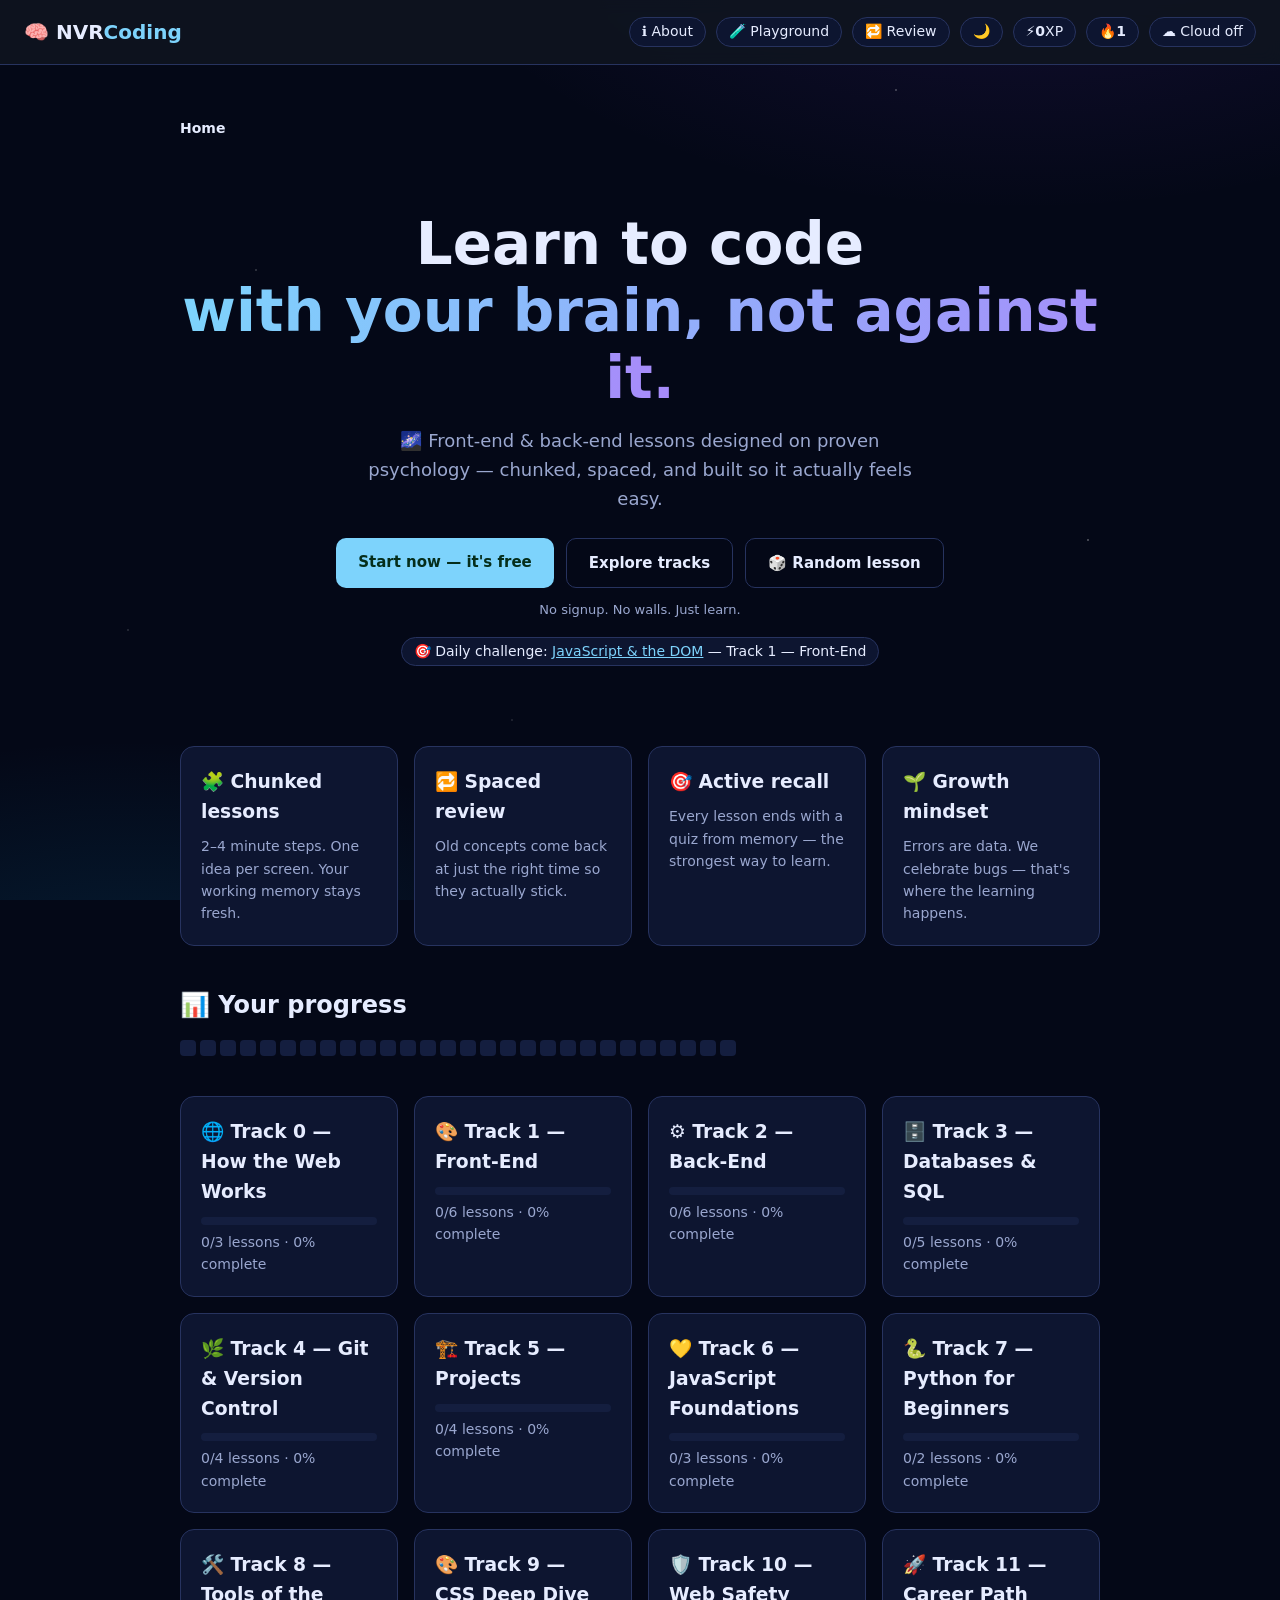
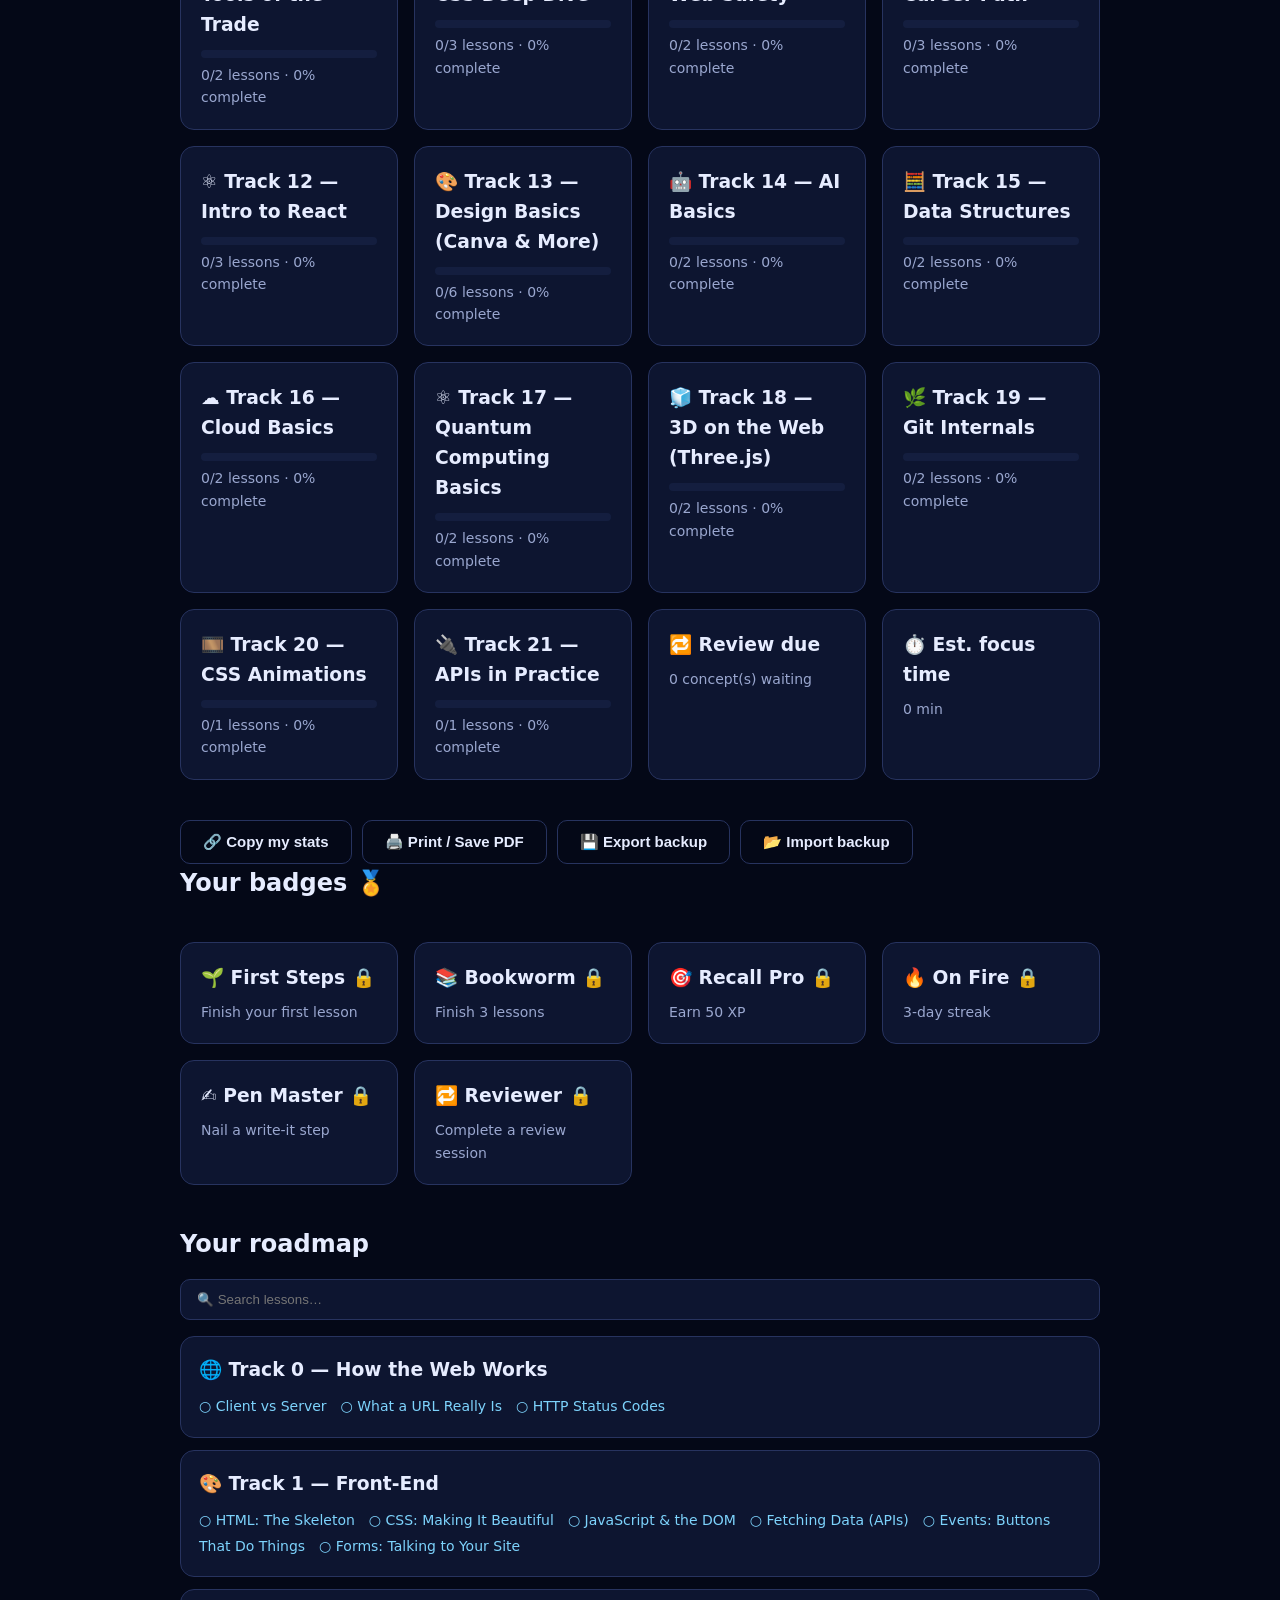
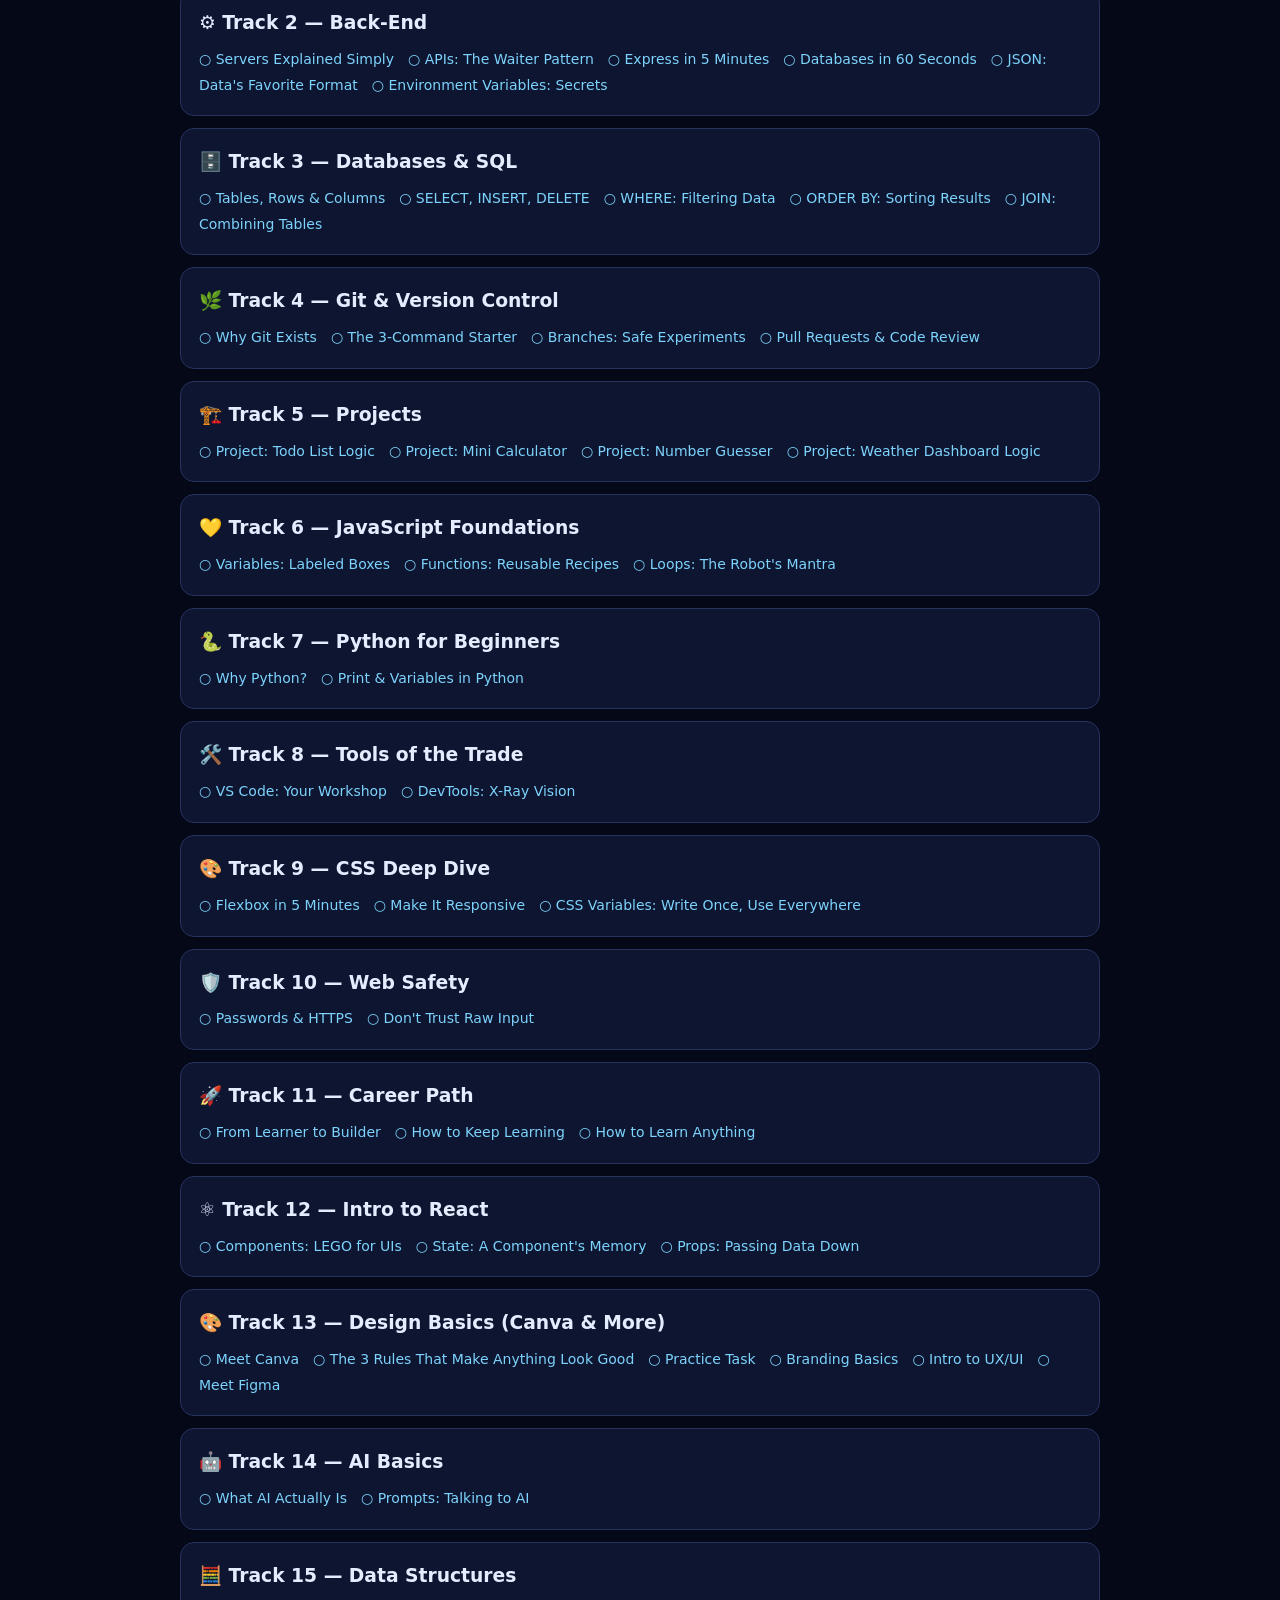
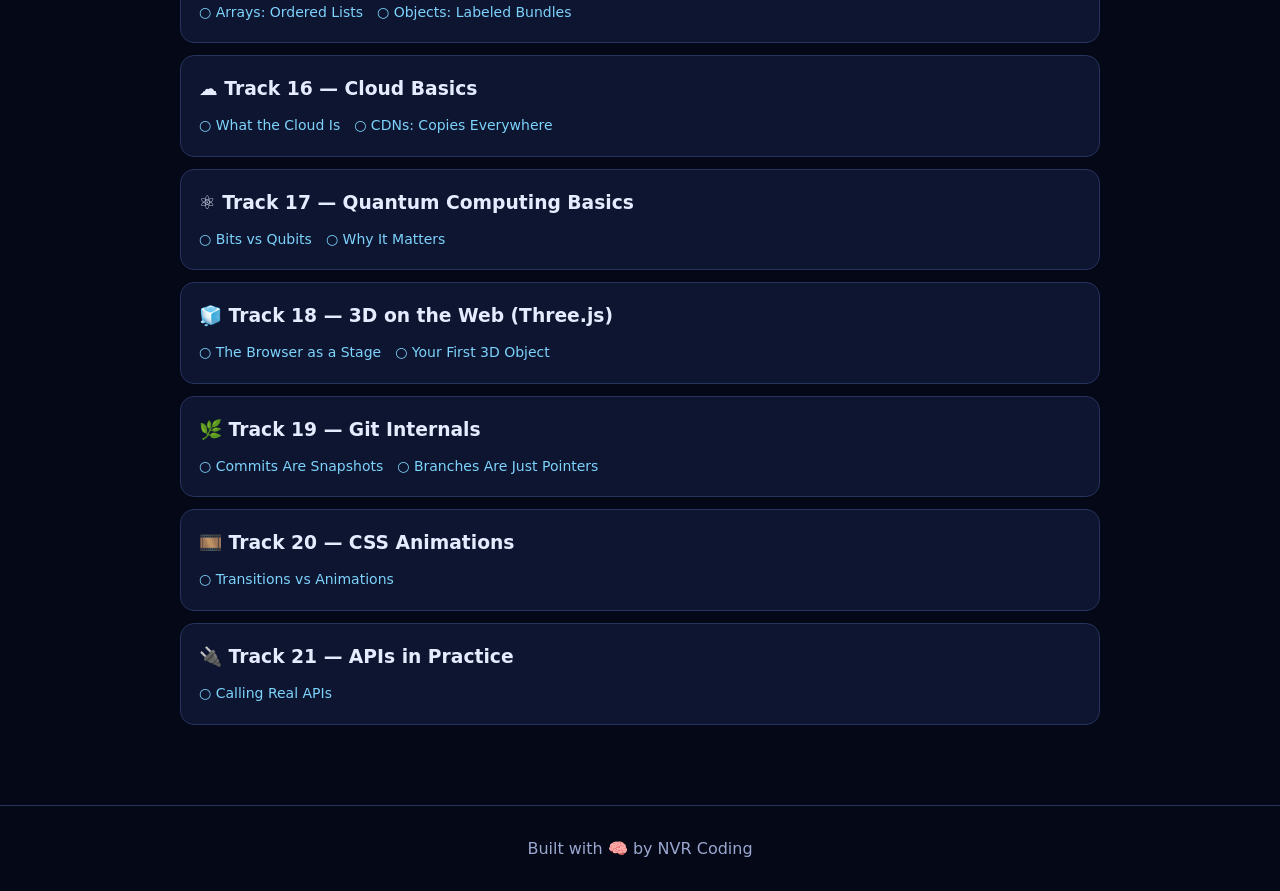
==== commit ea98b83e: "Cloud accounts (Supabase) + backup export/import" ====
--- a/index.html
+++ b/index.html
@@ -19,10 +19,15 @@
     <a class="pill" href="review.html" style="text-decoration:none;color:inherit">🔁 Review</a>
     <button class="pill" id="themeBtn" style="cursor:pointer">🌙</button><span class="pill">⚡ <b id="xpPill">0</b> XP</span>
     <span class="pill">🔥 <b id="streakPill">0</b></span>
+    <button class="pill" id="authBtn" style="cursor:pointer">👤 Sign in</button>
   </div>
 </header>
 
 <main>
+  <nav class="breadcrumbs" aria-label="Breadcrumb">
+    <span class="current">Home</span>
+  </nav>
+
   <section class="hero">
     <h1>Learn to code<br><span class="grad">with your brain, not against it.</span></h1>
     <p class="sub">🌌 Front-end & back-end lessons designed on proven psychology — chunked, spaced, and built so it actually feels easy.</p>
@@ -49,6 +54,9 @@
     <div style="margin-top:14px;display:flex;gap:10px;flex-wrap:wrap">
       <button class="btn ghost" id="shareBtn">🔗 Copy my stats</button>
       <button class="btn ghost" id="printBtn">🖨️ Print / Save PDF</button>
+      <button class="btn ghost" id="exportBtn">💾 Export backup</button>
+      <button class="btn ghost" id="importBtn">📂 Import backup</button>
+      <input type="file" id="importFile" accept=".json" style="display:none">
     </div>
   </section>
 
@@ -57,7 +65,7 @@
     <div id="badges" class="cards"></div>
   </section>
 
-  <section class="tracks">
+  <section class="tracks" id="tracks">
     <h2>Your roadmap</h2>
     <input id="search" placeholder="🔍 Search lessons…" style="width:100%;padding:12px 16px;border-radius:10px;border:1px solid var(--border);background:var(--surface);color:var(--text);margin-bottom:16px">
     <div id="trackList" class="track-list"></div>
@@ -65,8 +73,12 @@
 </main>
 
 <footer>Built with 🧠 by NVR Coding</footer>
+<script src="config.js"></script>
+<script src="js/auth.js"></script>
 <script src="data/lessons.js"></script>
 <script src="js/celebrate.js"></script>
+<script src="config.js"></script>
+<script src="js/auth.js"></script>
 <script src="js/app.js"></script>
 </body>
 </html>
--- a/css/styles.css
+++ b/css/styles.css
@@ -31,7 +31,10 @@
 .brand{font-weight:800;font-size:20px;color:var(--text);text-decoration:none}
 .brand span{color:var(--accent)}
 .pills{display:flex;gap:10px}
-.pill{background:var(--surface);border:1px solid var(--border);border-radius:999px;padding:4px 12px;font-size:14px}
+.pill{background:var(--surface);border:1px solid var(--border);border-radius:999px;padding:4px 12px;font-size:14px;
+  color:var(--text);text-decoration:none;display:inline-flex;align-items:center;white-space:nowrap;line-height:1.4}
+.pill:hover{border-color:var(--accent)}
+button.pill{font-family:inherit}
 main{max-width:960px;margin:0 auto;padding:40px 20px}
 .hero{text-align:center;padding:60px 0 40px}
 .hero h1{font-size:clamp(34px,6vw,58px);line-height:1.15}
@@ -74,10 +77,18 @@
 .nav-row{display:flex;justify-content:space-between;margin-top:20px}
 @media (prefers-reduced-motion:reduce){*{transition:none!important;animation:none!important}}
 
+/* === Breadcrumbs === */
+.breadcrumbs{display:flex;align-items:center;gap:6px;padding:12px 0;font-size:14px;color:var(--muted);flex-wrap:wrap}
+.breadcrumbs a{color:var(--accent);text-decoration:none}
+.breadcrumbs a:hover{text-decoration:underline}
+.breadcrumbs .sep{color:var(--border)}
+.breadcrumbs .current{color:var(--text);font-weight:600}
+
 /* === Mobile tweaks === */
 @media (max-width:600px){
   .topbar{flex-wrap:wrap;gap:8px;justify-content:center}
   .pills{flex-wrap:wrap;justify-content:center}
+  #authBtn{max-width:150px;overflow:hidden;text-overflow:ellipsis}
   .hero{padding:30px 0 20px}
   .lesson-card{padding:18px}
   .btn{padding:10px 16px;font-size:14px}
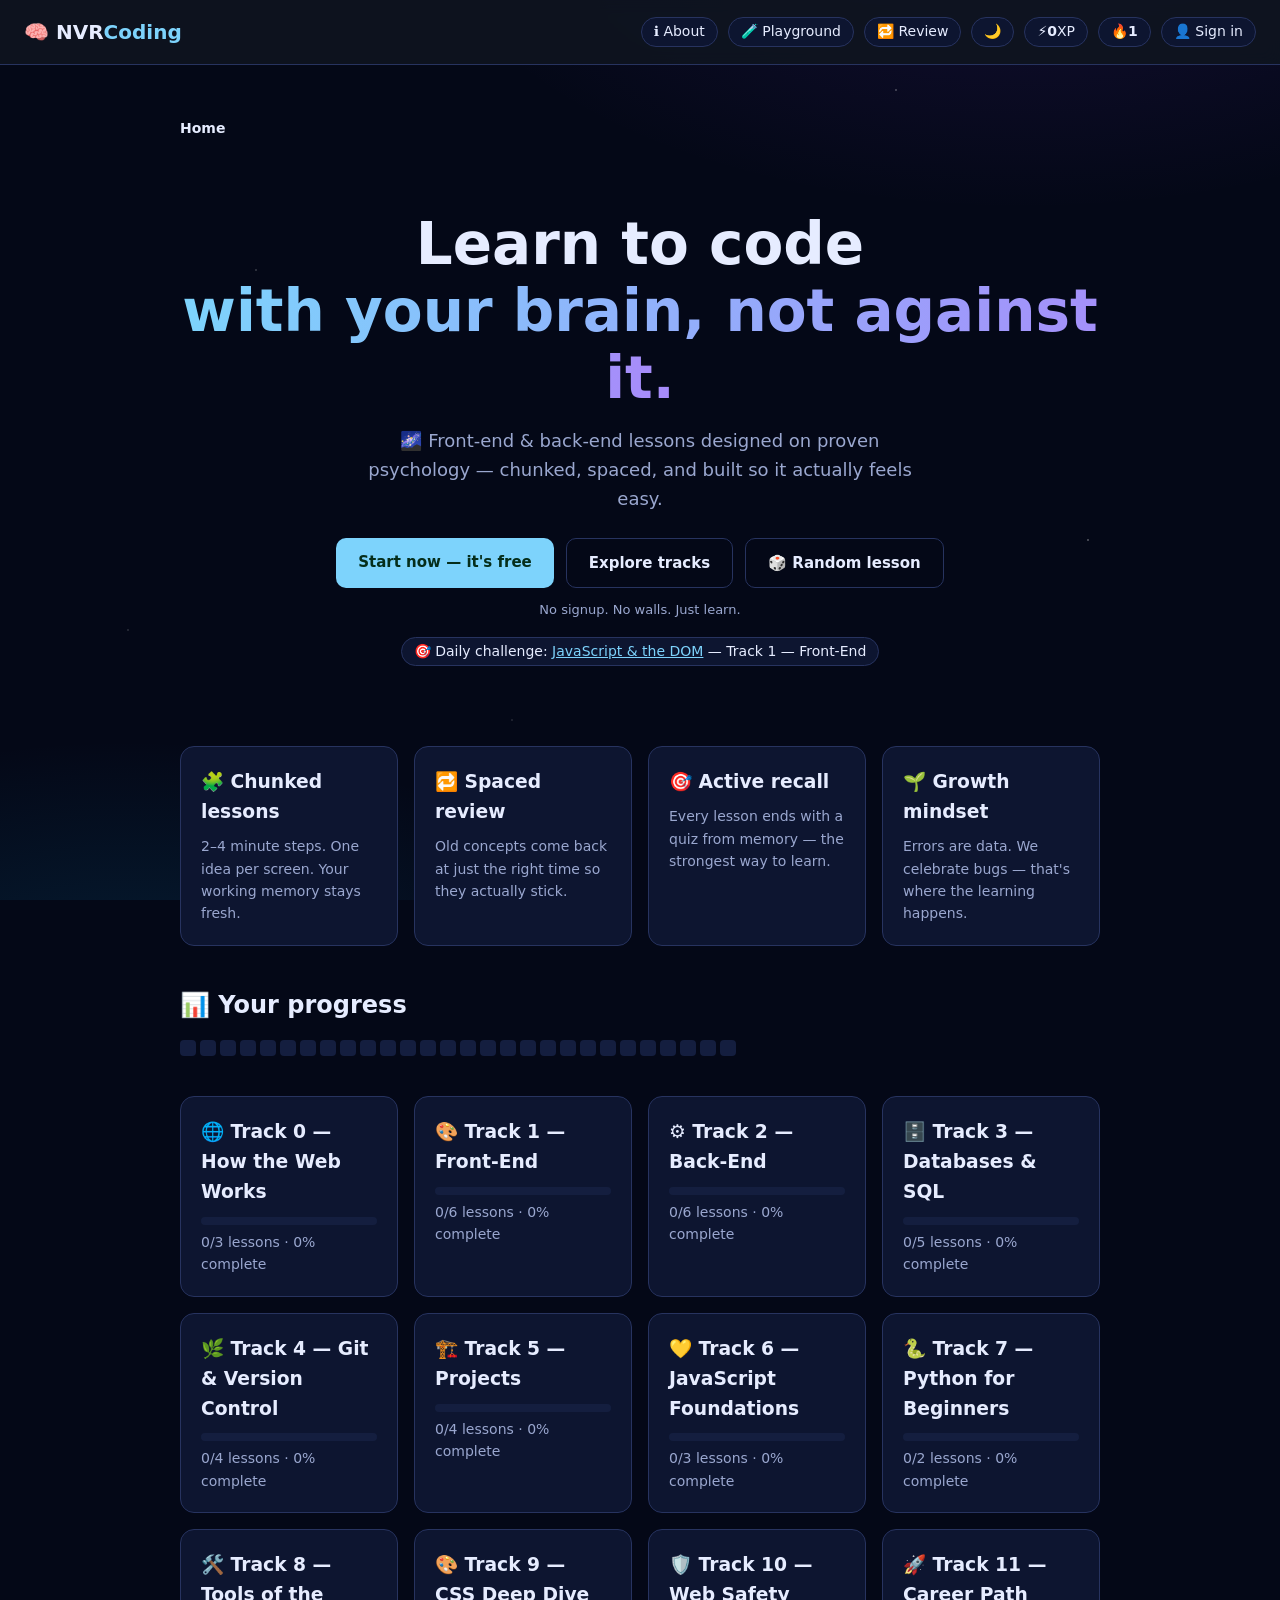
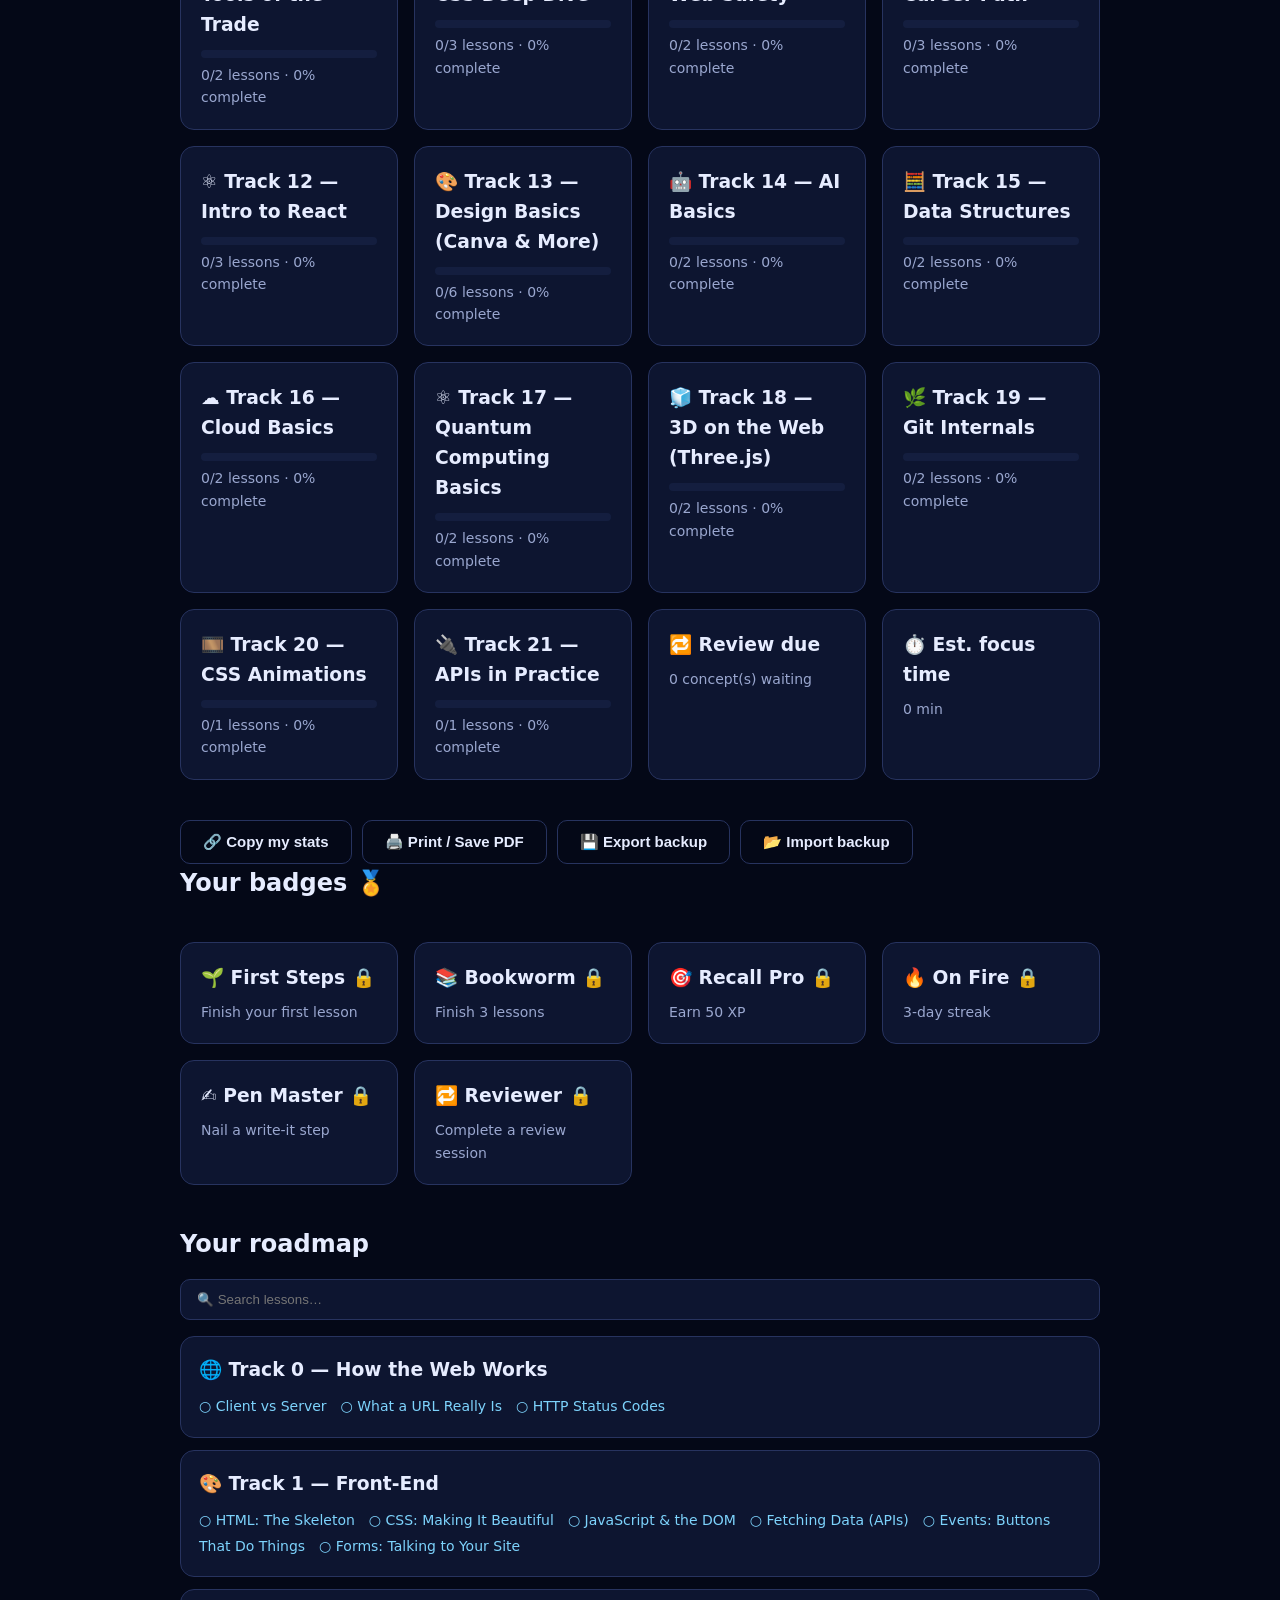
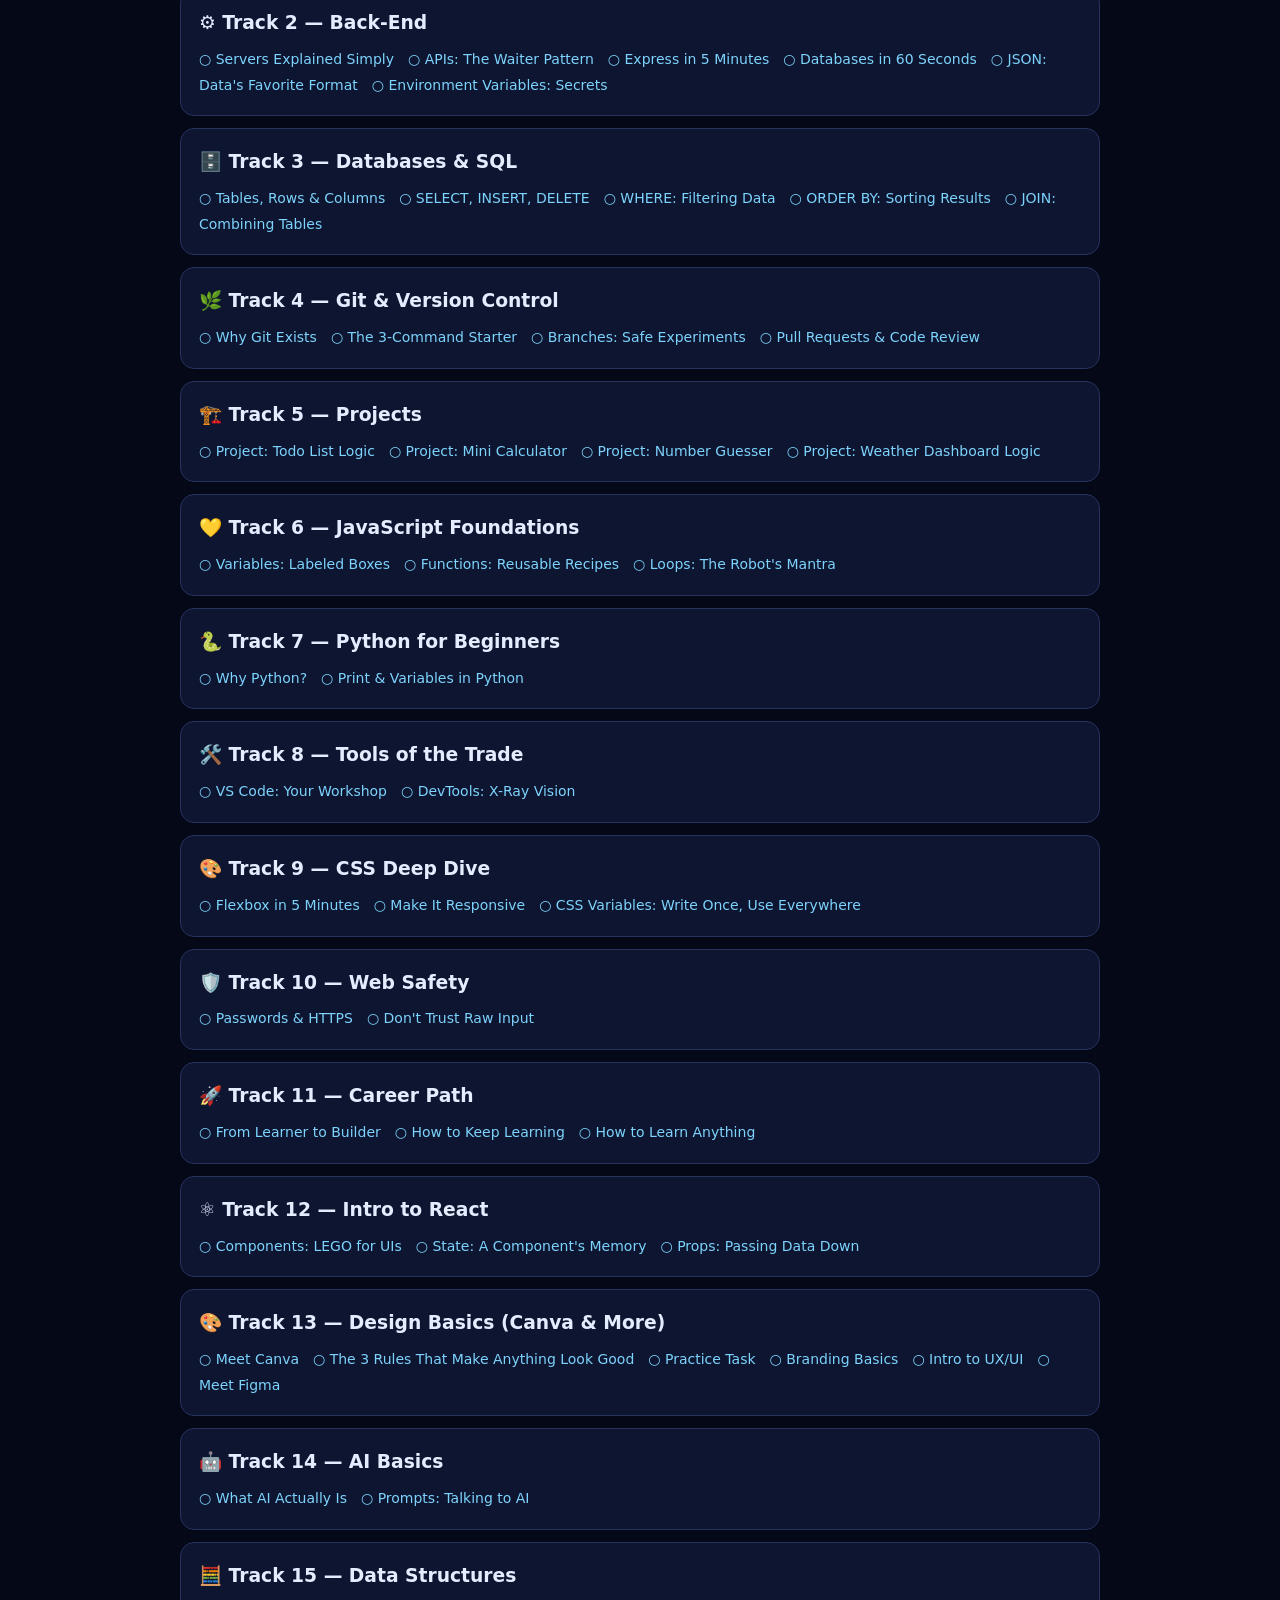
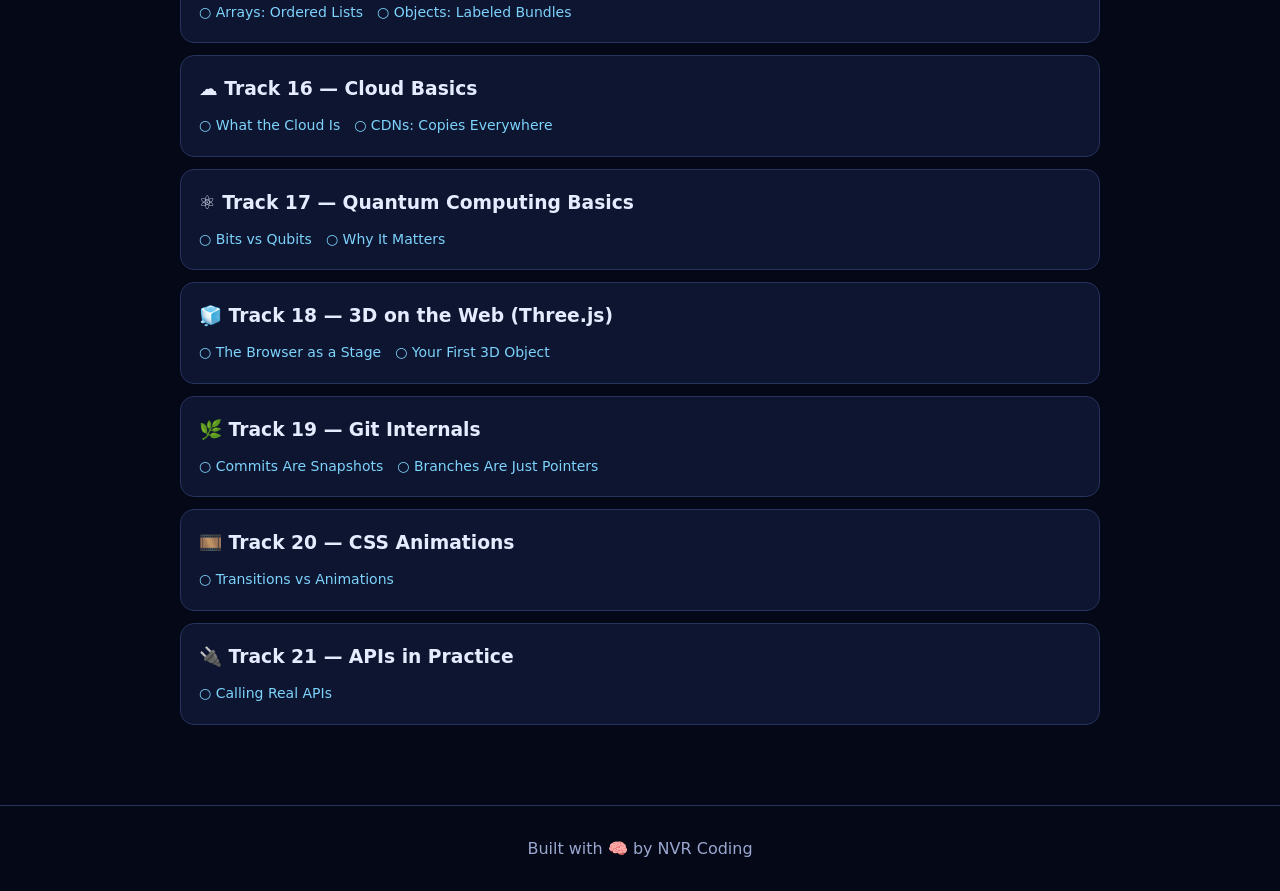
==== commit 4b583966: "Wire real Supabase project into NVR Coding" ====
--- a/index.html
+++ b/index.html
@@ -17,7 +17,7 @@
     <a class="pill" href="about.html" style="text-decoration:none;color:inherit">ℹ️ About</a>
     <a class="pill" href="playground.html" style="text-decoration:none;color:inherit">🧪 Playground</a>
     <a class="pill" href="review.html" style="text-decoration:none;color:inherit">🔁 Review</a>
-    <button class="pill" id="themeBtn" style="cursor:pointer">🌙</button><span class="pill">⚡ <b id="xpPill">0</b> XP</span>
+    <button class="pill" id="themeBtn" style="cursor:pointer" aria-label="Switch colour theme" title="Switch colour theme">🌙</button><span class="pill">⚡ <b id="xpPill">0</b> XP</span>
     <span class="pill">🔥 <b id="streakPill">0</b></span>
     <button class="pill" id="authBtn" style="cursor:pointer">👤 Sign in</button>
   </div>
@@ -77,8 +77,6 @@
 <script src="js/auth.js"></script>
 <script src="data/lessons.js"></script>
 <script src="js/celebrate.js"></script>
-<script src="config.js"></script>
-<script src="js/auth.js"></script>
 <script src="js/app.js"></script>
 </body>
 </html>
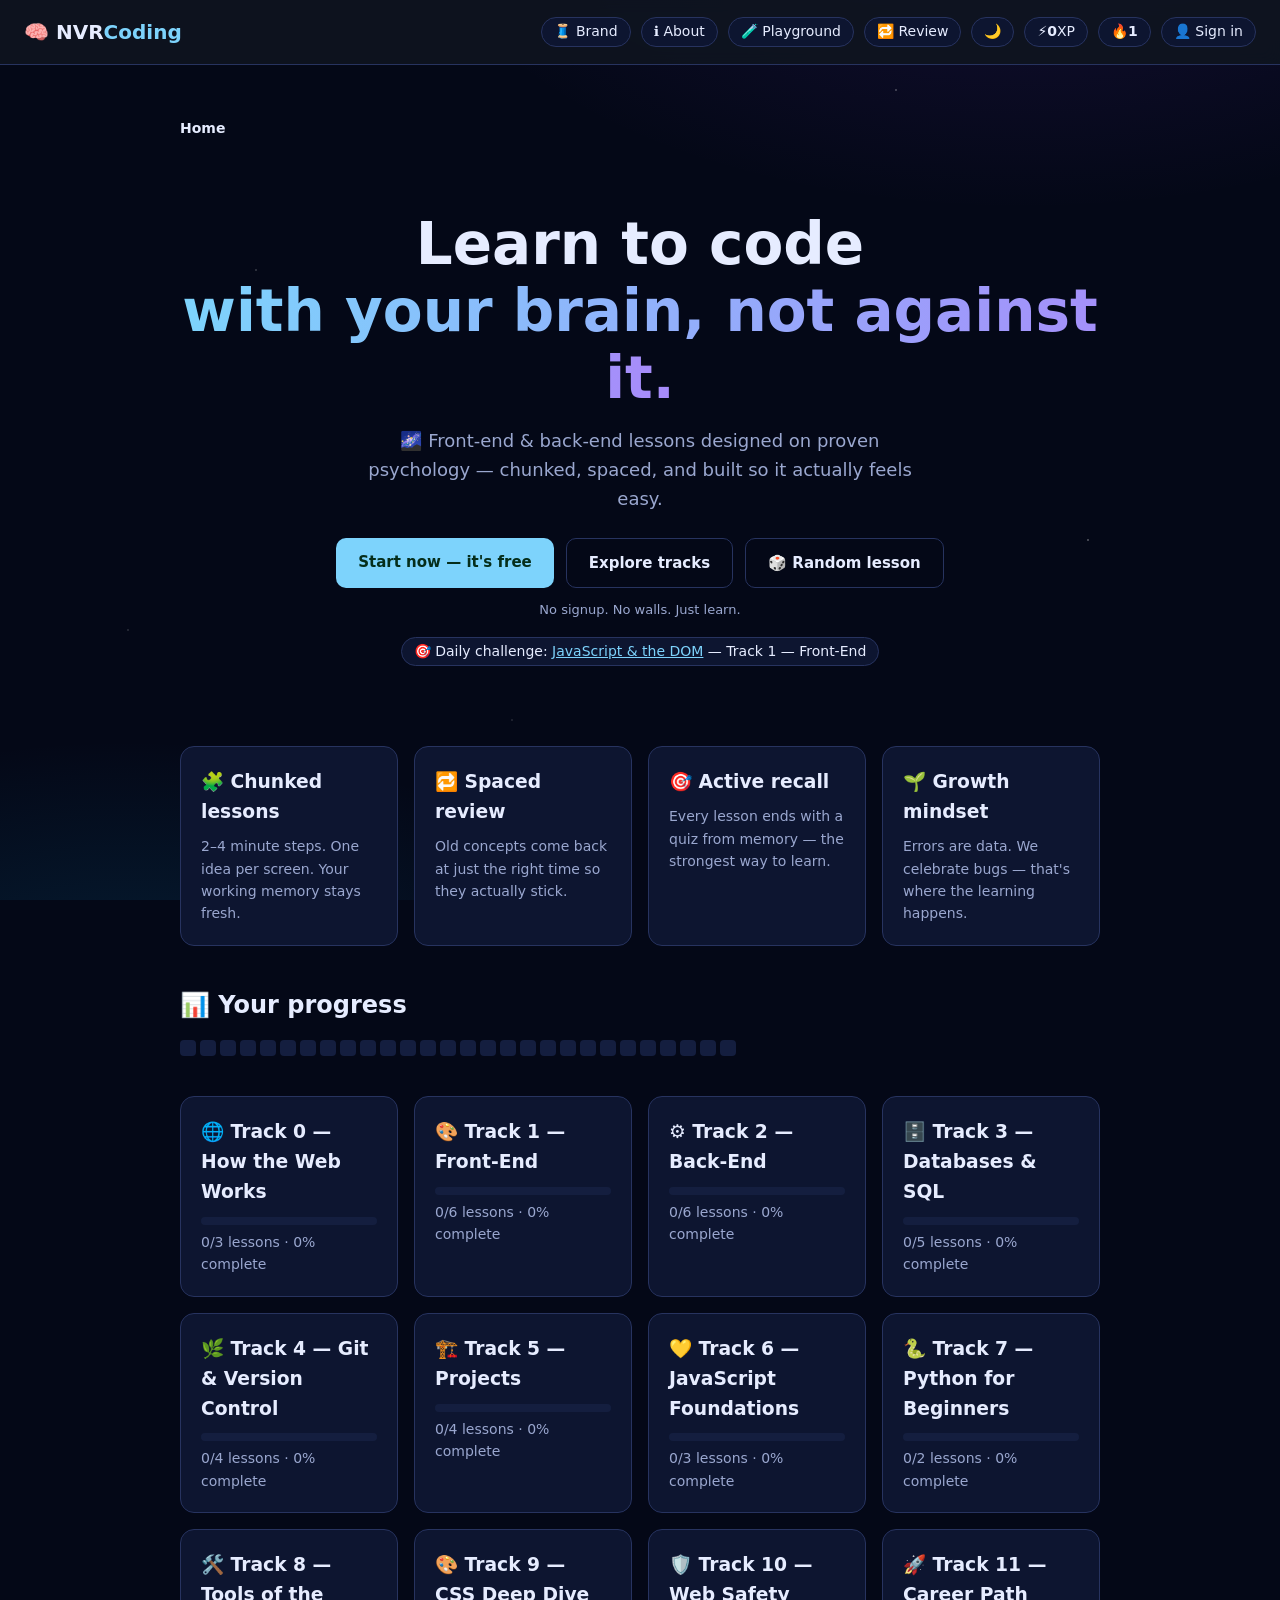
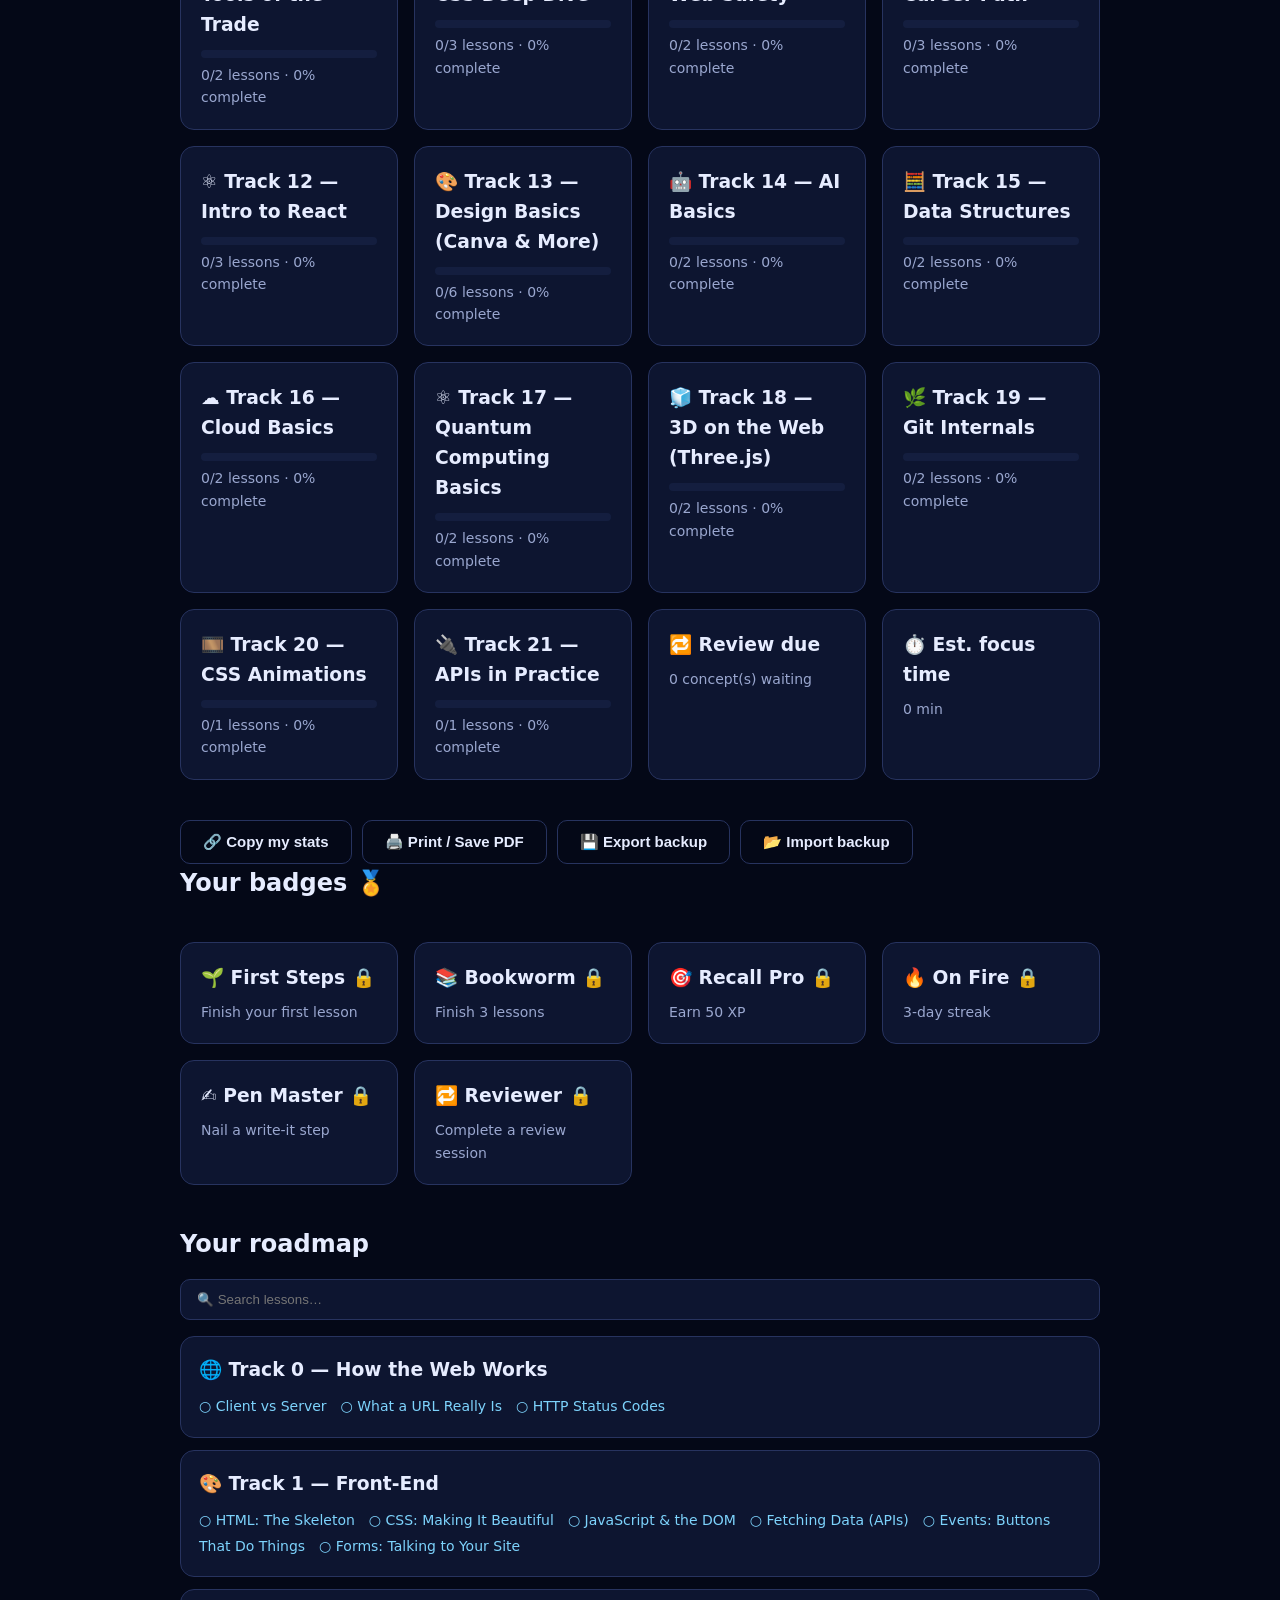
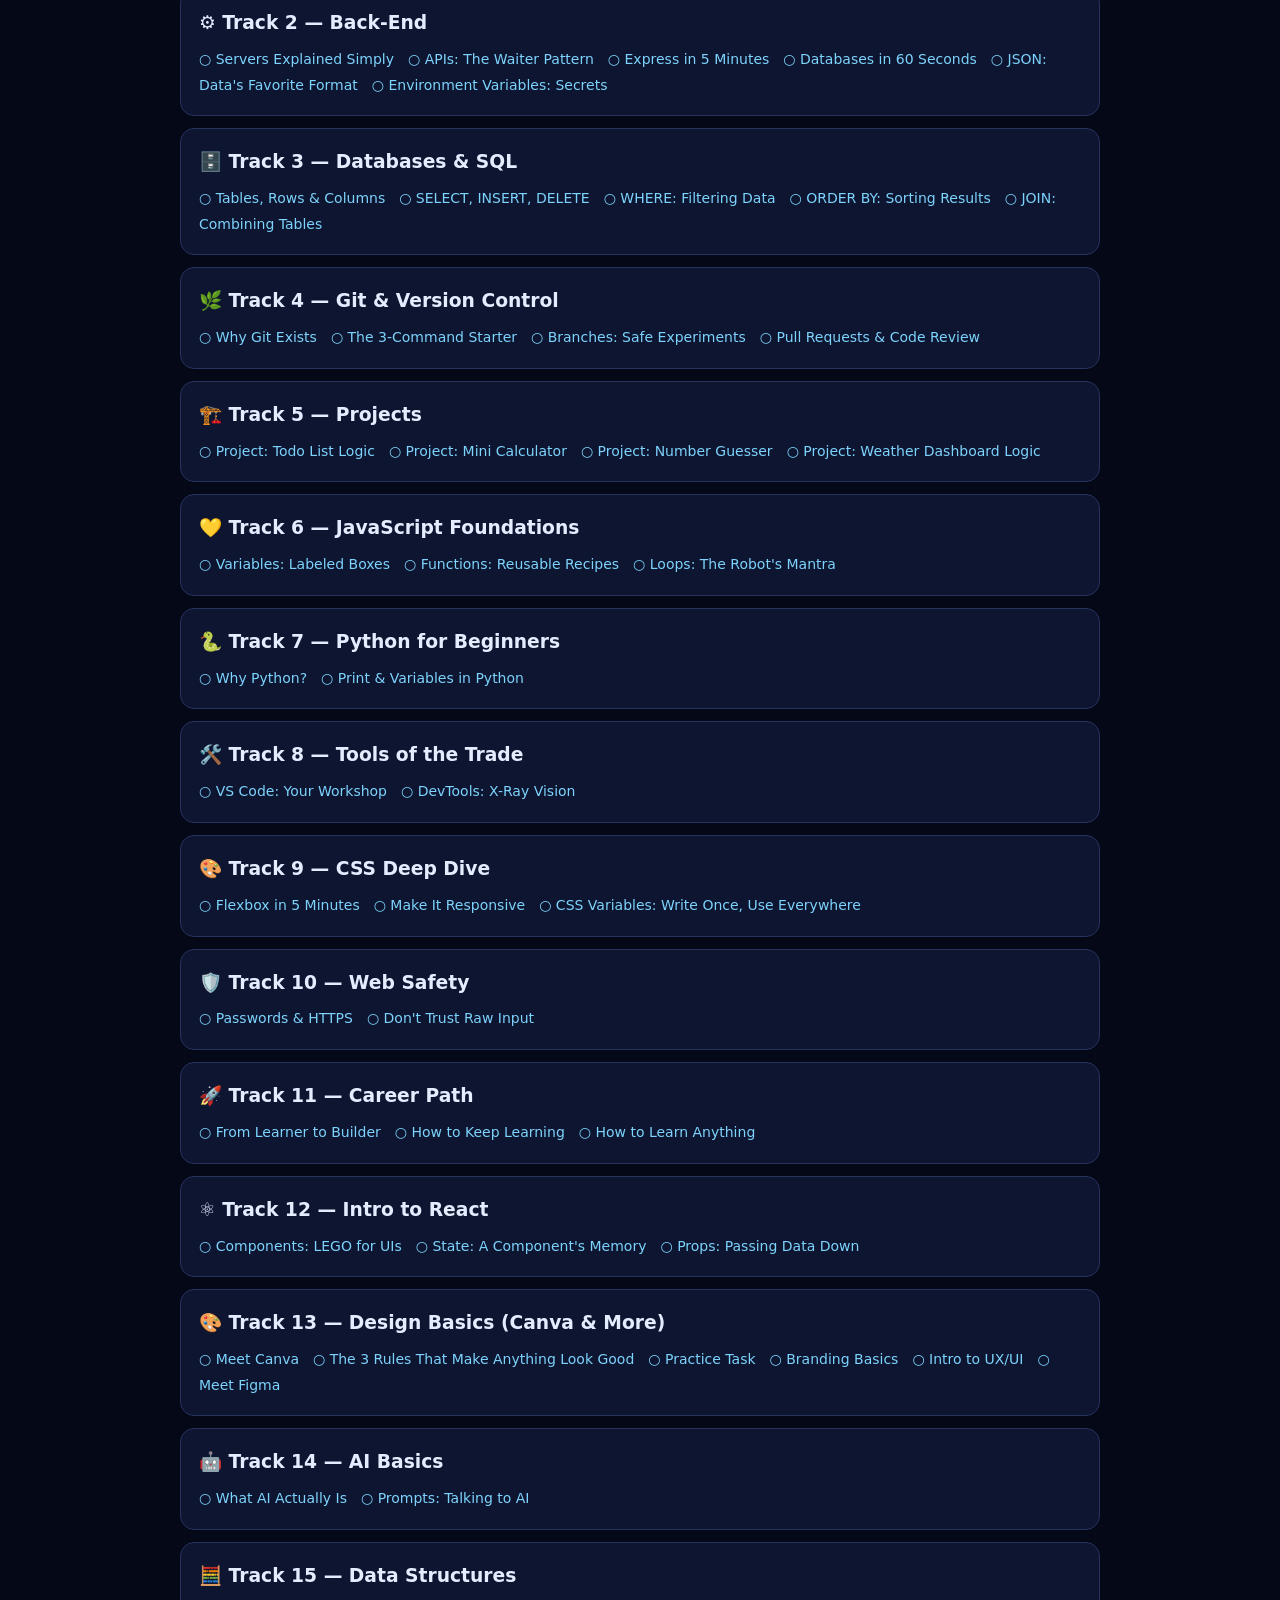
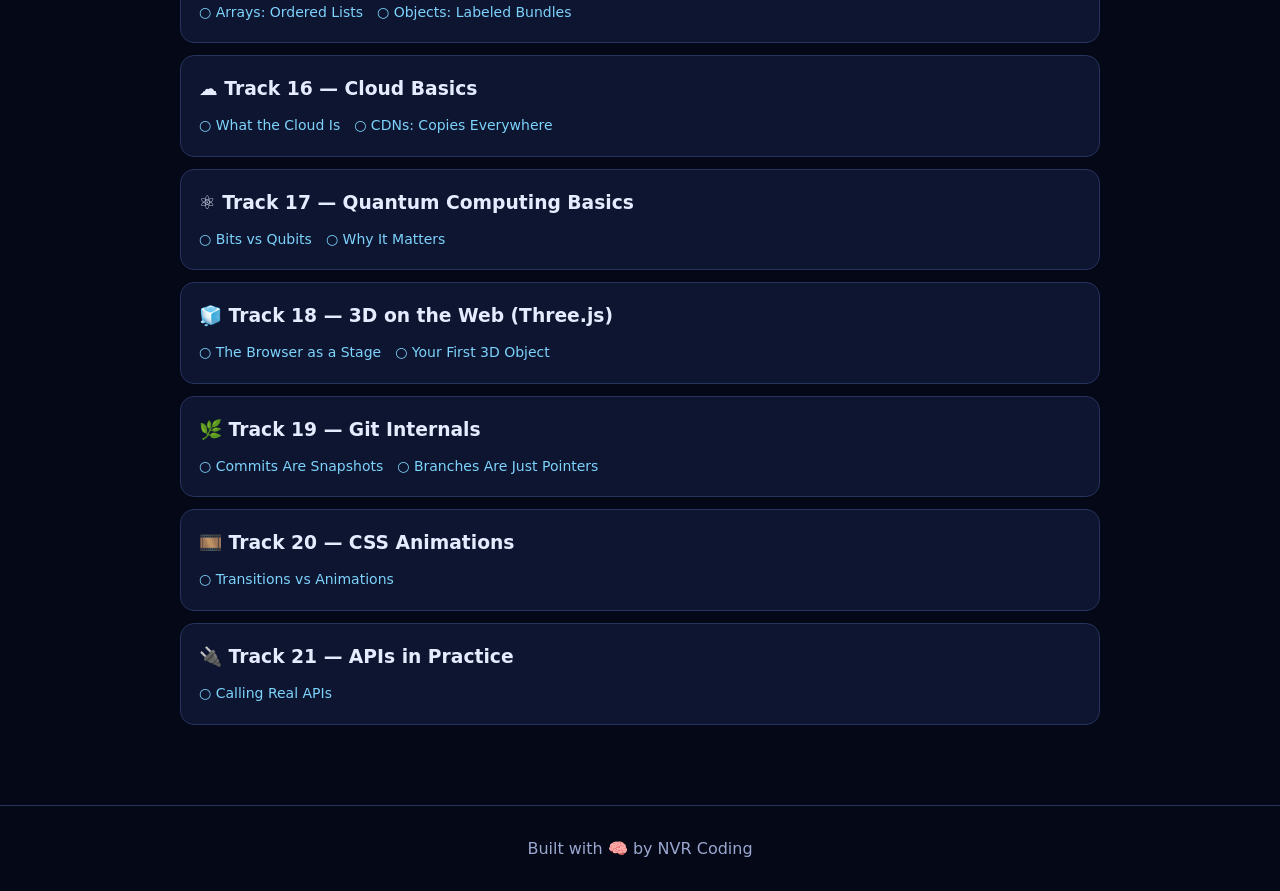
==== commit fc8534a1: "NVR brand: brand bible, logo system, brand page" ====
--- a/index.html
+++ b/index.html
@@ -14,7 +14,7 @@
 <header class="topbar">
   <a class="brand" href="index.html">🧠 NVR<span>Coding</span></a>
   <div class="pills">
-    <a class="pill" href="about.html" style="text-decoration:none;color:inherit">ℹ️ About</a>
+    <a class="pill" href="brand.html" style="text-decoration:none;color:inherit">🧵 Brand</a><a class="pill" href="about.html" style="text-decoration:none;color:inherit">ℹ️ About</a>
     <a class="pill" href="playground.html" style="text-decoration:none;color:inherit">🧪 Playground</a>
     <a class="pill" href="review.html" style="text-decoration:none;color:inherit">🔁 Review</a>
     <button class="pill" id="themeBtn" style="cursor:pointer" aria-label="Switch colour theme" title="Switch colour theme">🌙</button><span class="pill">⚡ <b id="xpPill">0</b> XP</span>
@@ -36,7 +36,8 @@
       <a class="btn ghost" href="#tracks">Explore tracks</a>
       <a class="btn ghost" id="randomBtn" href="#">🎲 Random lesson</a>
     </div>
-    <p class="tiny">No signup. No walls. Just learn.</p>
+    <p class="tiny" id="reviewDueNotice"></p>
+          <p class="tiny">No signup. No walls. Just learn.</p>
     <p id="dailyChallenge" class="pill" style="display:inline-block;margin-top:16px">🎯 Daily challenge loading…</p>
   </section>
 
